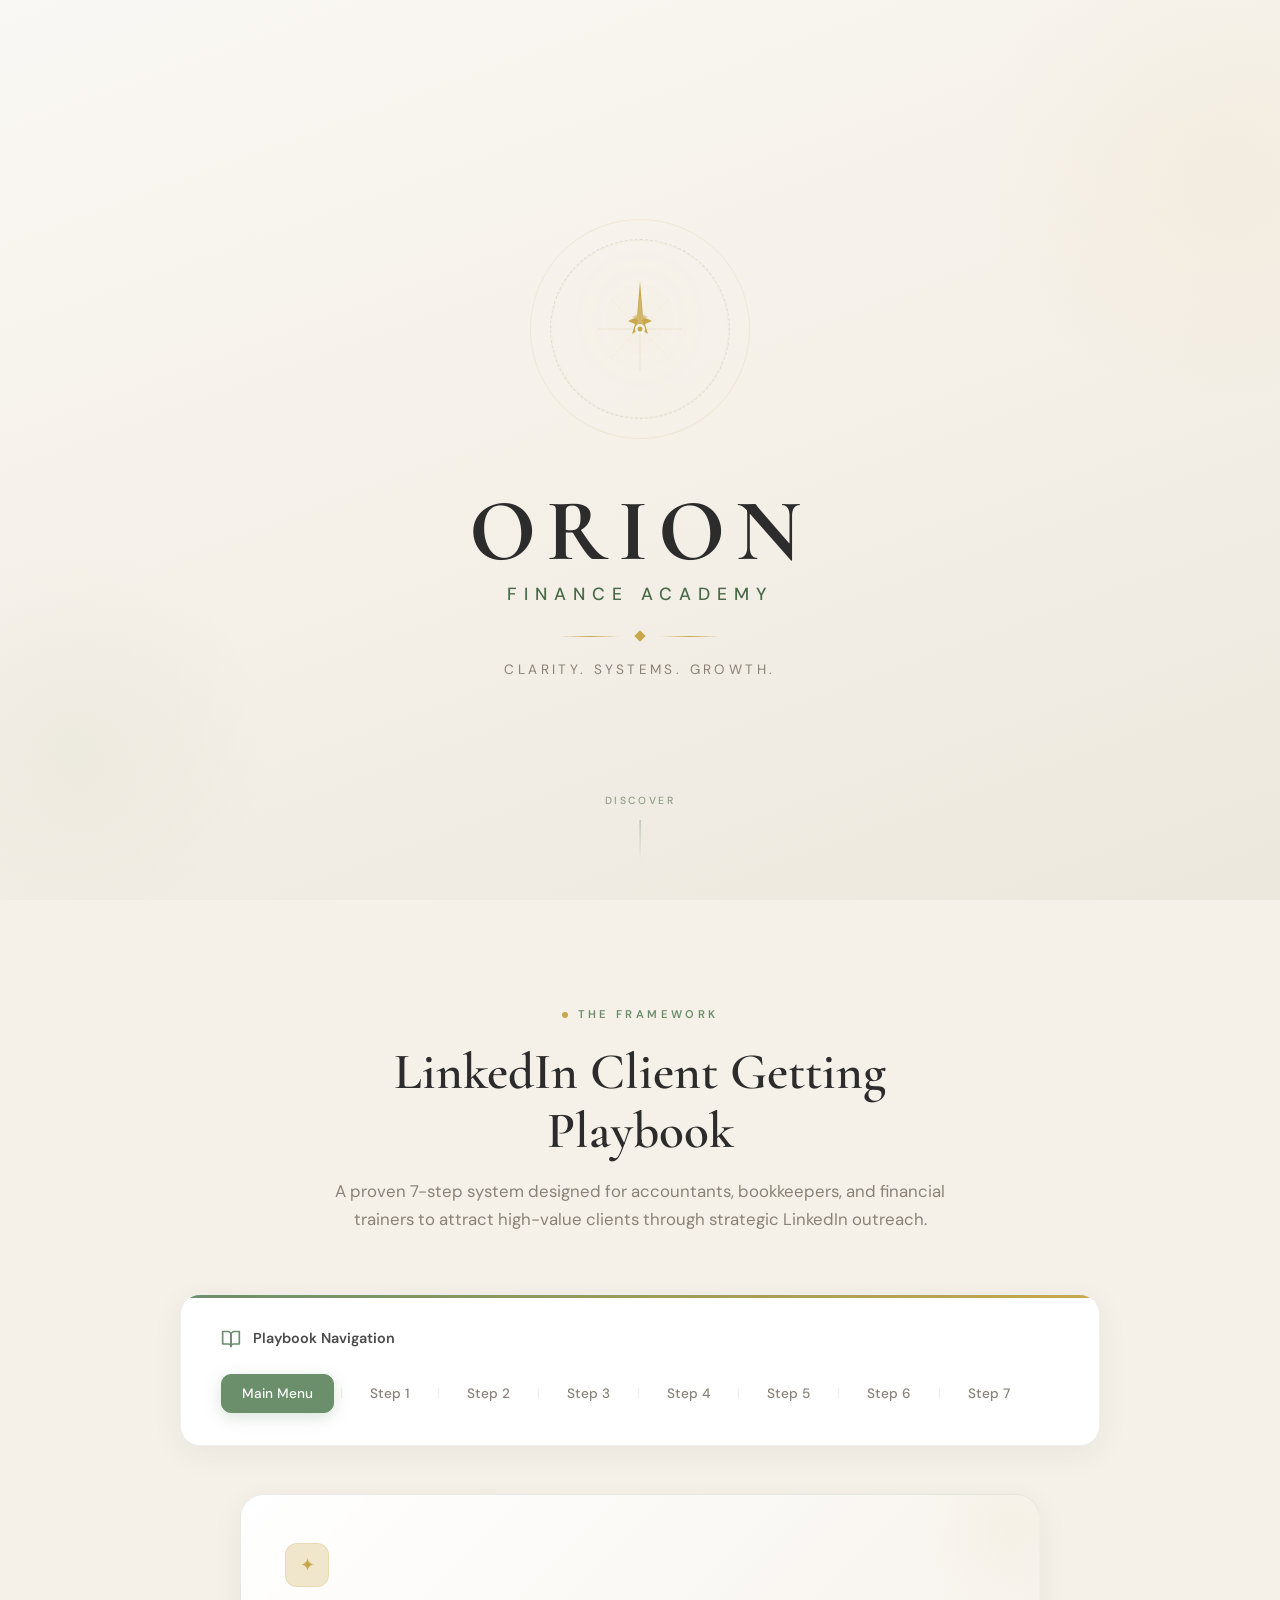
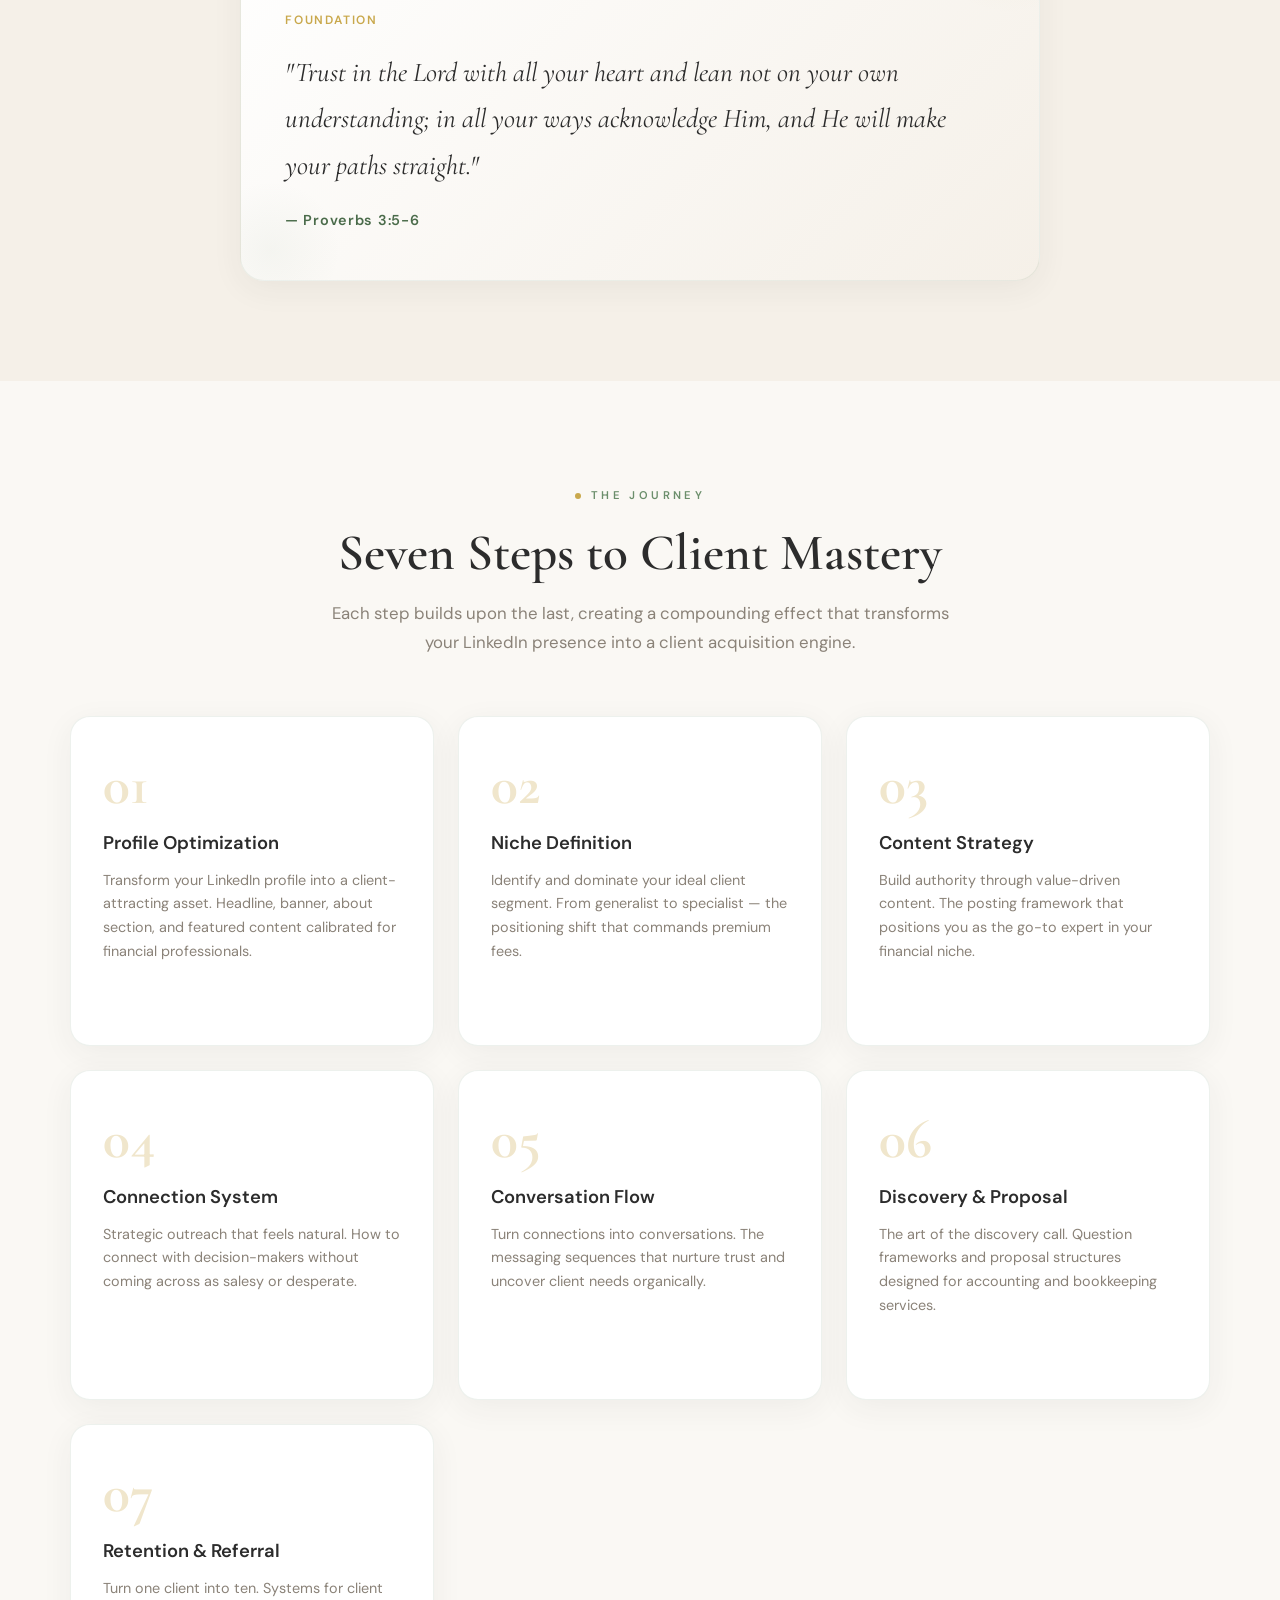
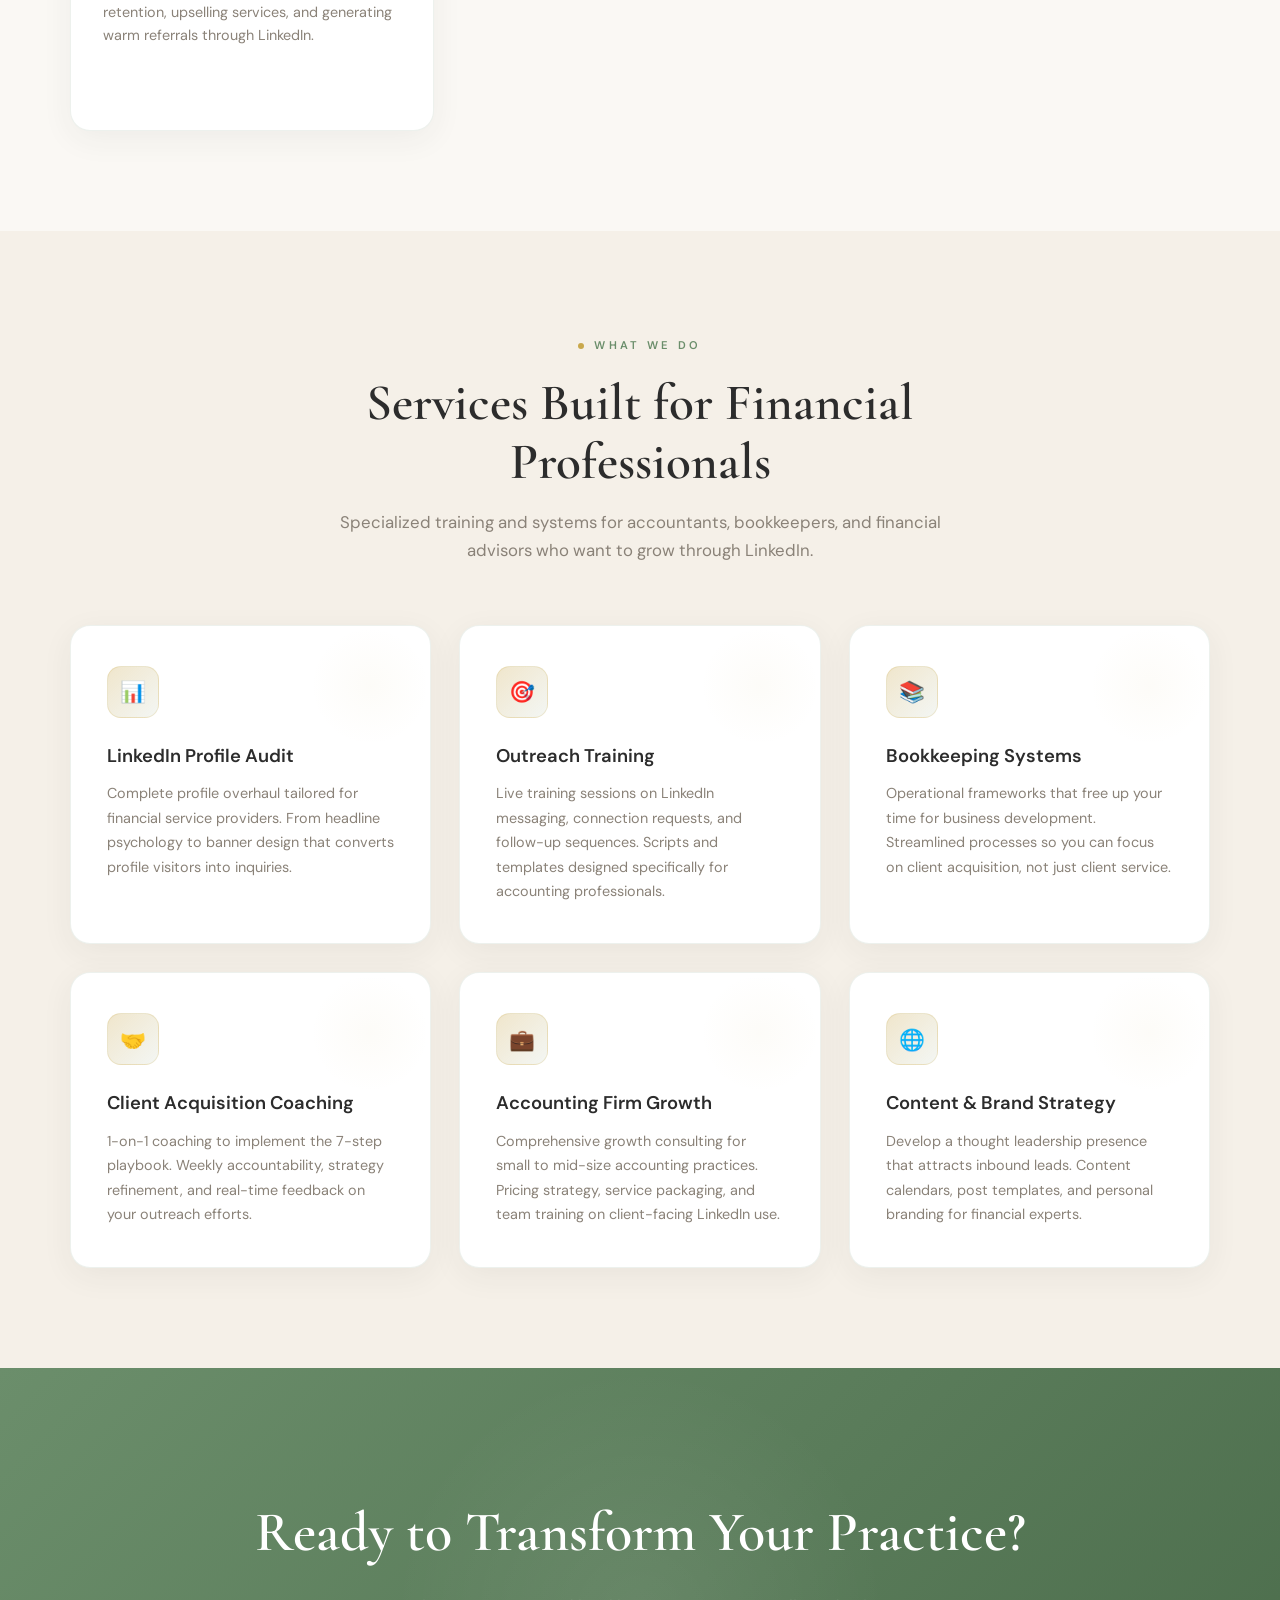
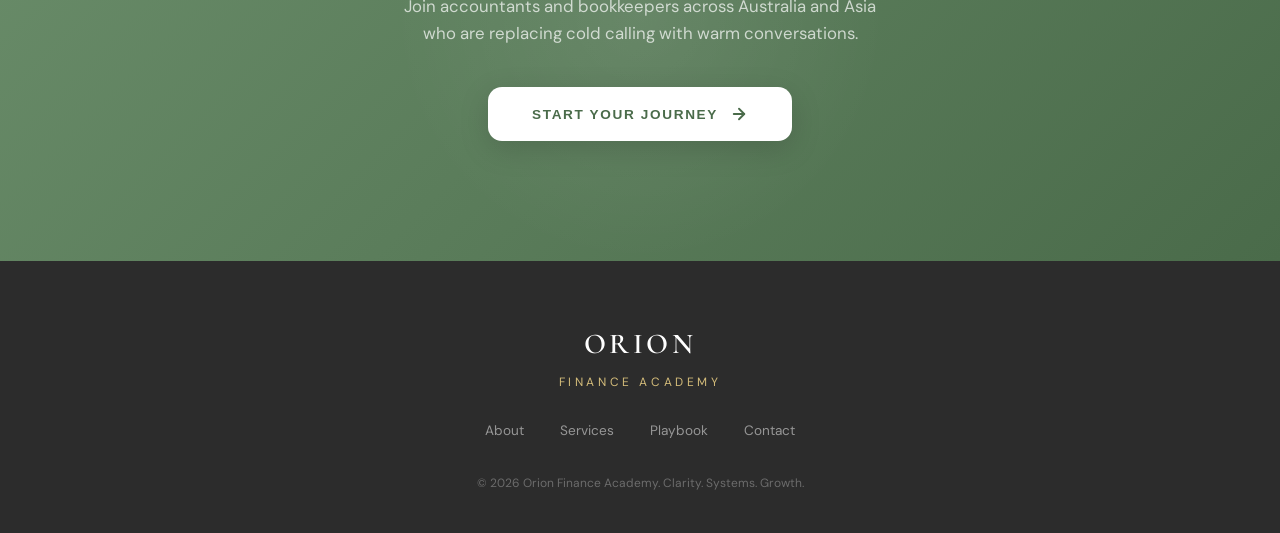
==== index.html @ 49bf9205 "Create index.html" ====
<!DOCTYPE html>
<html lang="en">
<head>
  <meta charset="UTF-8">
  <meta name="viewport" content="width=device-width, initial-scale=1.0">
  <title>Orion Finance Academy — LinkedIn Client Getting Playbook</title>
  <link href="https://fonts.googleapis.com/css2?family=Cormorant+Garamond:ital,wght@0,400;0,500;0,600;0,700;1,400;1,500&family=DM+Sans:ital,opsz,wght@0,9..40,300;0,9..40,400;0,9..40,500;0,9..40,600;0,9..40,700;1,9..40,400&display=swap" rel="stylesheet">
  <style>
    :root {
      --cream: #FAF8F4;
      --cream-warm: #F5F0E8;
      --sage: #6B8E6B;
      --sage-light: #8FB08F;
      --sage-dark: #4A6B4A;
      --gold: #C9A84C;
      --gold-soft: #D4BC7A;
      --gold-pale: #F0E6CC;
      --charcoal: #2C2C2C;
      --charcoal-soft: #4A4A4A;
      --warm-gray: #8A8278;
      --border-light: rgba(107,142,107,0.12);
      --border-gold: rgba(201,168,76,0.2);
      --shadow-soft: 0 8px 32px rgba(44,44,44,0.06);
      --shadow-hover: 0 20px 60px rgba(44,44,44,0.1);
    }

    * { margin: 0; padding: 0; box-sizing: border-box; }

    body {
      font-family: 'DM Sans', sans-serif;
      background: var(--cream);
      color: var(--charcoal);
      overflow-x: hidden;
      line-height: 1.6;
    }

    /* ===== HERO ===== */
    .hero {
      min-height: 100vh;
      display: flex;
      flex-direction: column;
      align-items: center;
      justify-content: center;
      position: relative;
      background: linear-gradient(160deg, var(--cream) 0%, var(--cream-warm) 50%, #EDE8DE 100%);
      overflow: hidden;
    }

    .hero::before {
      content: '';
      position: absolute;
      top: -10%; right: -15%;
      width: 500px; height: 500px;
      background: radial-gradient(circle, rgba(201,168,76,0.06) 0%, transparent 70%);
      animation: float-orb 8s ease-in-out infinite;
    }

    .hero::after {
      content: '';
      position: absolute;
      bottom: -5%; left: -10%;
      width: 400px; height: 400px;
      background: radial-gradient(circle, rgba(107,142,107,0.05) 0%, transparent 70%);
      animation: float-orb 10s ease-in-out infinite reverse;
    }

    @keyframes float-orb {
      0%, 100% { transform: translate(0, 0) scale(1); }
      33% { transform: translate(20px, -30px) scale(1.05); }
      66% { transform: translate(-15px, 15px) scale(0.98); }
    }

    /* Northern Star */
    .star-container {
      position: relative;
      width: 220px; height: 220px;
      margin-bottom: 3rem;
      display: flex;
      align-items: center;
      justify-content: center;
    }

    .star-glow {
      position: absolute;
      width: 100%; height: 100%;
      border-radius: 50%;
      border: 1px solid rgba(201,168,76,0.15);
      animation: glow-pulse 4s ease-in-out infinite;
    }

    .star-glow::before {
      content: '';
      position: absolute;
      inset: 20px;
      border-radius: 50%;
      border: 1px solid rgba(201,168,76,0.08);
      animation: glow-pulse 4s ease-in-out infinite 0.5s;
    }

    @keyframes glow-pulse {
      0%, 100% { transform: scale(1); opacity: 0.6; }
      50% { transform: scale(1.08); opacity: 1; }
    }

    .star-orbit {
      position: absolute;
      width: 180px; height: 180px;
      border-radius: 50%;
      border: 1px dashed rgba(107,142,107,0.2);
      animation: orbit-spin 30s linear infinite;
    }

    @keyframes orbit-spin {
      from { transform: rotate(0deg); }
      to { transform: rotate(360deg); }
    }

    .northern-star {
      width: 100px; height: 100px;
      position: relative;
      z-index: 2;
      animation: star-breathe 3s ease-in-out infinite;
      filter: drop-shadow(0 0 30px rgba(201,168,76,0.3)) drop-shadow(0 0 60px rgba(201,168,76,0.1));
    }

    @keyframes star-breathe {
      0%, 100% { transform: scale(1) rotate(0deg); }
      50% { transform: scale(1.06) rotate(2deg); }
    }

    .particle {
      position: absolute;
      border-radius: 50%;
      background: var(--gold);
      opacity: 0;
      animation: particle-float 3s ease-in-out infinite;
    }

    .particle:nth-child(1) { width: 3px; height: 3px; top: 15%; left: 20%; animation-delay: 0s; }
    .particle:nth-child(2) { width: 2px; height: 2px; top: 25%; right: 25%; animation-delay: 0.7s; }
    .particle:nth-child(3) { width: 4px; height: 4px; bottom: 20%; left: 30%; animation-delay: 1.4s; }
    .particle:nth-child(4) { width: 2px; height: 2px; bottom: 30%; right: 20%; animation-delay: 2.1s; }
    .particle:nth-child(5) { width: 3px; height: 3px; top: 50%; left: 10%; animation-delay: 0.5s; }
    .particle:nth-child(6) { width: 2px; height: 2px; top: 10%; right: 15%; animation-delay: 1.8s; }

    @keyframes particle-float {
      0% { opacity: 0; transform: translateY(0) scale(0); }
      20% { opacity: 0.8; transform: translateY(-10px) scale(1); }
      80% { opacity: 0.4; transform: translateY(-40px) scale(0.8); }
      100% { opacity: 0; transform: translateY(-60px) scale(0); }
    }

    /* Branding */
    .brand-title {
      font-family: 'Cormorant Garamond', serif;
      font-size: clamp(3rem, 7vw, 5.5rem);
      font-weight: 700;
      color: var(--charcoal);
      letter-spacing: 0.12em;
      text-transform: uppercase;
      line-height: 1;
      margin-bottom: 0.3rem;
      position: relative;
      z-index: 1;
    }

    .brand-subtitle {
      font-family: 'DM Sans', sans-serif;
      font-size: clamp(0.8rem, 1.8vw, 1.1rem);
      font-weight: 500;
      color: var(--sage-dark);
      letter-spacing: 0.4em;
      text-transform: uppercase;
      margin-bottom: 1.5rem;
      position: relative;
      z-index: 1;
    }

    .brand-divider {
      display: flex;
      align-items: center;
      gap: 16px;
      margin-bottom: 1.2rem;
      position: relative;
      z-index: 1;
    }

    .brand-divider .line {
      width: 60px;
      height: 1px;
      background: linear-gradient(90deg, transparent, var(--gold), transparent);
    }

    .brand-divider .diamond {
      width: 8px; height: 8px;
      background: var(--gold);
      transform: rotate(45deg);
      animation: diamond-shimmer 3s ease-in-out infinite;
    }

    @keyframes diamond-shimmer {
      0%, 100% { opacity: 0.6; transform: rotate(45deg) scale(1); }
      50% { opacity: 1; transform: rotate(45deg) scale(1.2); }
    }

    .brand-tagline {
      font-size: 0.85rem;
      color: var(--warm-gray);
      letter-spacing: 0.25em;
      text-transform: uppercase;
      font-weight: 400;
      position: relative;
      z-index: 1;
    }

    .scroll-hint {
      position: absolute;
      bottom: 40px;
      left: 50%;
      transform: translateX(-50%);
      display: flex;
      flex-direction: column;
      align-items: center;
      gap: 10px;
      cursor: pointer;
      opacity: 0.6;
      transition: opacity 0.3s;
    }

    .scroll-hint:hover { opacity: 1; }

    .scroll-hint span {
      font-size: 0.65rem;
      letter-spacing: 0.25em;
      text-transform: uppercase;
      color: var(--sage-dark);
      font-weight: 500;
    }

    .scroll-line {
      width: 1px;
      height: 40px;
      background: linear-gradient(180deg, var(--sage), transparent);
      position: relative;
      overflow: hidden;
    }

    .scroll-line::after {
      content: '';
      position: absolute;
      top: -10px;
      left: 0;
      width: 100%;
      height: 10px;
      background: var(--gold);
      animation: scroll-dot 2s ease-in-out infinite;
    }

    @keyframes scroll-dot {
      0% { top: -10px; opacity: 0; }
      30% { opacity: 1; }
      70% { opacity: 1; }
      100% { top: 40px; opacity: 0; }
    }

    /* ===== SECTIONS ===== */
    .section {
      padding: 100px 24px;
      position: relative;
    }

    .section-cream { background: var(--cream); }
    .section-warm { background: var(--cream-warm); }
    .section-sage { background: linear-gradient(135deg, var(--sage) 0%, var(--sage-dark) 100%); color: #fff; }

    .container {
      max-width: 1140px;
      margin: 0 auto;
    }

    .section-header {
      text-align: center;
      max-width: 640px;
      margin: 0 auto 60px;
    }

    .eyebrow {
      display: inline-flex;
      align-items: center;
      gap: 10px;
      font-size: 0.7rem;
      font-weight: 600;
      letter-spacing: 0.3em;
      text-transform: uppercase;
      color: var(--sage);
      margin-bottom: 1.2rem;
    }

    .eyebrow .dot {
      width: 6px; height: 6px;
      border-radius: 50%;
      background: var(--gold);
    }

    .section-sage .eyebrow { color: var(--gold-pale); }
    .section-sage .eyebrow .dot { background: var(--gold); }

    .section-title {
      font-family: 'Cormorant Garamond', serif;
      font-size: clamp(2.2rem, 4.5vw, 3.2rem);
      font-weight: 600;
      color: var(--charcoal);
      line-height: 1.15;
      margin-bottom: 1rem;
    }

    .section-sage .section-title { color: #fff; }

    .section-desc {
      font-size: 1.05rem;
      color: var(--warm-gray);
      line-height: 1.7;
    }

    .section-sage .section-desc { color: rgba(255,255,255,0.7); }

    /* ===== PLAYBOOK NAV ===== */
    .playbook-bar {
      background: #fff;
      border: 1px solid var(--border-light);
      border-radius: 20px;
      padding: 32px 40px;
      margin: 0 auto;
      max-width: 920px;
      box-shadow: var(--shadow-soft);
      position: relative;
      overflow: hidden;
    }

    .playbook-bar::before {
      content: '';
      position: absolute;
      top: 0; left: 0; right: 0;
      height: 3px;
      background: linear-gradient(90deg, var(--sage), var(--gold), var(--sage));
      background-size: 200% 100%;
      animation: gradient-shift 6s ease infinite;
    }

    @keyframes gradient-shift {
      0%, 100% { background-position: 0% 50%; }
      50% { background-position: 100% 50%; }
    }

    .pb-header {
      display: flex;
      align-items: center;
      gap: 12px;
      margin-bottom: 24px;
      font-size: 0.9rem;
      color: var(--charcoal-soft);
      font-weight: 600;
    }

    .pb-header svg {
      width: 20px; height: 20px;
      color: var(--sage);
    }

    .pb-links {
      display: flex;
      flex-wrap: wrap;
      gap: 6px;
      align-items: center;
    }

    .pb-link {
      padding: 10px 20px;
      border-radius: 10px;
      font-size: 0.85rem;
      font-weight: 500;
      color: var(--warm-gray);
      text-decoration: none;
      transition: all 0.3s ease;
      cursor: pointer;
      border: 1.5px solid transparent;
      background: transparent;
      font-family: 'DM Sans', sans-serif;
    }

    .pb-link:hover {
      color: var(--sage-dark);
      border-color: var(--border-light);
      background: rgba(107,142,107,0.04);
      transform: translateY(-1px);
    }

    .pb-link.active {
      color: #fff;
      background: var(--sage);
      border-color: var(--sage);
      box-shadow: 0 4px 16px rgba(107,142,107,0.25);
    }

    .pb-sep {
      color: var(--border-light);
      font-size: 0.8rem;
      user-select: none;
    }

    /* ===== VERSE CARD ===== */
    .verse-wrap {
      max-width: 800px;
      margin: 48px auto 0;
    }

    .verse-card {
      background: linear-gradient(135deg, #fff 0%, var(--cream-warm) 100%);
      border: 1px solid var(--border-light);
      border-radius: 24px;
      padding: 48px 44px;
      position: relative;
      overflow: hidden;
      box-shadow: var(--shadow-soft);
    }

    .verse-card::before {
      content: '';
      position: absolute;
      top: -60px; right: -60px;
      width: 180px; height: 180px;
      background: radial-gradient(circle, rgba(201,168,76,0.06) 0%, transparent 70%);
    }

    .verse-card::after {
      content: '';
      position: absolute;
      bottom: -40px; left: -40px;
      width: 140px; height: 140px;
      background: radial-gradient(circle, rgba(107,142,107,0.05) 0%, transparent 70%);
    }

    .verse-icon {
      width: 44px; height: 44px;
      border-radius: 12px;
      background: var(--gold-pale);
      border: 1px solid var(--border-gold);
      display: flex;
      align-items: center;
      justify-content: center;
      margin-bottom: 24px;
      color: var(--gold);
      font-size: 1.1rem;
      position: relative;
      z-index: 1;
    }

    .verse-label {
      font-size: 0.75rem;
      font-weight: 600;
      letter-spacing: 0.15em;
      text-transform: uppercase;
      color: var(--gold);
      margin-bottom: 20px;
      position: relative;
      z-index: 1;
    }

    .verse-text {
      font-family: 'Cormorant Garamond', serif;
      font-size: clamp(1.3rem, 3vw, 1.7rem);
      line-height: 1.7;
      color: var(--charcoal);
      font-style: italic;
      position: relative;
      z-index: 1;
    }

    .verse-ref {
      margin-top: 20px;
      font-size: 0.9rem;
      color: var(--sage-dark);
      font-weight: 600;
      letter-spacing: 0.05em;
      position: relative;
      z-index: 1;
    }

    /* ===== 7 STEPS ===== */
    .steps-grid {
      display: grid;
      grid-template-columns: repeat(auto-fit, minmax(300px, 1fr));
      gap: 24px;
    }

    .step-card {
      background: #fff;
      border: 1px solid var(--border-light);
      border-radius: 20px;
      padding: 40px 32px;
      position: relative;
      cursor: pointer;
      transition: all 0.5s cubic-bezier(0.4, 0, 0.2, 1);
      overflow: hidden;
      box-shadow: var(--shadow-soft);
    }

    .step-card::before {
      content: '';
      position: absolute;
      top: 0; left: 0;
      width: 100%; height: 4px;
      background: linear-gradient(90deg, var(--sage), var(--gold));
      transform: scaleX(0);
      transform-origin: left;
      transition: transform 0.5s cubic-bezier(0.4, 0, 0.2, 1);
    }

    .step-card:hover::before {
      transform: scaleX(1);
    }

    .step-card:hover {
      transform: translateY(-6px);
      box-shadow: var(--shadow-hover);
      border-color: var(--border-gold);
    }

    .step-number {
      font-family: 'Cormorant Garamond', serif;
      font-size: 3.5rem;
      font-weight: 700;
      color: var(--gold-pale);
      line-height: 1;
      margin-bottom: 16px;
      transition: color 0.4s;
    }

    .step-card:hover .step-number {
      color: var(--gold-soft);
    }

    .step-title {
      font-size: 1.15rem;
      font-weight: 600;
      color: var(--charcoal);
      margin-bottom: 10px;
    }

    .step-desc {
      font-size: 0.9rem;
      color: var(--warm-gray);
      line-height: 1.65;
    }

    .step-cta {
      display: inline-flex;
      align-items: center;
      gap: 6px;
      margin-top: 20px;
      font-size: 0.8rem;
      font-weight: 600;
      color: var(--sage);
      text-transform: uppercase;
      letter-spacing: 0.1em;
      opacity: 0;
      transform: translateX(-8px);
      transition: all 0.3s ease;
    }

    .step-card:hover .step-cta {
      opacity: 1;
      transform: translateX(0);
    }

    /* ===== SERVICES ===== */
    .services-grid {
      display: grid;
      grid-template-columns: repeat(auto-fit, minmax(320px, 1fr));
      gap: 28px;
    }

    .service-card {
      background: #fff;
      border-radius: 20px;
      padding: 40px 36px;
      border: 1px solid var(--border-light);
      transition: all 0.4s ease;
      position: relative;
      overflow: hidden;
      box-shadow: var(--shadow-soft);
    }

    .service-card::after {
      content: '';
      position: absolute;
      top: 0; right: 0;
      width: 120px; height: 120px;
      background: radial-gradient(circle, rgba(201,168,76,0.04) 0%, transparent 70%);
      pointer-events: none;
    }

    .service-card:hover {
      border-color: var(--border-gold);
      transform: translateY(-4px);
      box-shadow: var(--shadow-hover);
    }

    .service-icon {
      width: 52px; height: 52px;
      border-radius: 14px;
      background: linear-gradient(135deg, var(--gold-pale) 0%, rgba(107,142,107,0.08) 100%);
      border: 1px solid var(--border-gold);
      display: flex;
      align-items: center;
      justify-content: center;
      margin-bottom: 24px;
      font-size: 1.3rem;
      transition: transform 0.3s ease;
    }

    .service-card:hover .service-icon {
      transform: scale(1.08) rotate(-3deg);
    }

    .service-title {
      font-size: 1.15rem;
      font-weight: 600;
      color: var(--charcoal);
      margin-bottom: 10px;
    }

    .service-desc {
      font-size: 0.9rem;
      color: var(--warm-gray);
      line-height: 1.7;
    }

    /* ===== CTA ===== */
    .cta-section {
      padding: 120px 24px;
      text-align: center;
      position: relative;
      overflow: hidden;
    }

    .cta-section::before {
      content: '';
      position: absolute;
      top: 50%; left: 50%;
      transform: translate(-50%, -50%);
      width: 500px; height: 500px;
      background: radial-gradient(circle, rgba(255,255,255,0.08) 0%, transparent 70%);
      pointer-events: none;
    }

    .cta-title {
      font-family: 'Cormorant Garamond', serif;
      font-size: clamp(2.2rem, 5vw, 3.5rem);
      font-weight: 600;
      color: #fff;
      margin-bottom: 16px;
      position: relative;
      z-index: 1;
    }

    .cta-subtitle {
      font-size: 1.05rem;
      color: rgba(255,255,255,0.7);
      margin-bottom: 40px;
      max-width: 480px;
      margin-left: auto;
      margin-right: auto;
      position: relative;
      z-index: 1;
    }

    .cta-button {
      display: inline-flex;
      align-items: center;
      gap: 12px;
      padding: 18px 44px;
      background: #fff;
      color: var(--sage-dark);
      font-size: 0.85rem;
      font-weight: 700;
      letter-spacing: 0.12em;
      text-transform: uppercase;
      text-decoration: none;
      border-radius: 14px;
      border: none;
      cursor: pointer;
      transition: all 0.4s cubic-bezier(0.4, 0, 0.2, 1);
      position: relative;
      z-index: 1;
      overflow: hidden;
      box-shadow: 0 8px 30px rgba(0,0,0,0.15);
    }

    .cta-button::before {
      content: '';
      position: absolute;
      top: 0; left: -100%;
      width: 100%; height: 100%;
      background: linear-gradient(90deg, transparent, rgba(201,168,76,0.15), transparent);
      transition: left 0.6s ease;
    }

    .cta-button:hover::before { left: 100%; }

    .cta-button:hover {
      transform: translateY(-3px);
      box-shadow: 0 16px 40px rgba(0,0,0,0.2);
      color: var(--charcoal);
    }

    /* ===== FOOTER ===== */
    .footer {
      padding: 60px 24px 40px;
      background: var(--charcoal);
      text-align: center;
    }

    .footer-brand {
      font-family: 'Cormorant Garamond', serif;
      font-size: 1.8rem;
      font-weight: 600;
      color: #fff;
      letter-spacing: 0.12em;
      text-transform: uppercase;
      margin-bottom: 6px;
    }

    .footer-sub {
      font-size: 0.75rem;
      color: var(--gold-soft);
      letter-spacing: 0.3em;
      text-transform: uppercase;
      margin-bottom: 28px;
    }

    .footer-links {
      display: flex;
      justify-content: center;
      gap: 36px;
      margin-bottom: 32px;
    }

    .footer-links a {
      color: rgba(255,255,255,0.5);
      text-decoration: none;
      font-size: 0.85rem;
      transition: color 0.3s;
    }

    .footer-links a:hover { color: var(--gold); }

    .footer-copy {
      font-size: 0.75rem;
      color: rgba(255,255,255,0.3);
    }

    /* ===== REVEAL ANIMATIONS ===== */
    .reveal {
      opacity: 0;
      transform: translateY(40px);
      transition: all 0.9s cubic-bezier(0.16, 1, 0.3, 1);
    }

    .reveal.visible {
      opacity: 1;
      transform: translateY(0);
    }

    .reveal-delay-1 { transition-delay: 0.1s; }
    .reveal-delay-2 { transition-delay: 0.2s; }
    .reveal-delay-3 { transition-delay: 0.3s; }

    /* ===== RESPONSIVE ===== */
    @media (max-width: 768px) {
      .hero { padding: 80px 20px; }
      .section { padding: 60px 20px; }
      .playbook-bar { padding: 24px 20px; border-radius: 16px; }
      .verse-card { padding: 32px 24px; }
      .service-card { padding: 28px 24px; }
      .pb-links { gap: 4px; }
      .pb-link { padding: 8px 14px; font-size: 0.78rem; }
      .star-container { width: 180px; height: 180px; }
      .northern-star { width: 80px; height: 80px; }
    }
  </style>
</head>
<body>

  <!-- HERO -->
  <section class="hero">
    <div class="star-container">
      <div class="star-glow"></div>
      <div class="star-orbit"></div>
      <div class="particle"></div>
      <div class="particle"></div>
      <div class="particle"></div>
      <div class="particle"></div>
      <div class="particle"></div>
      <div class="particle"></div>
      <svg class="northern-star" viewBox="0 0 100 100" fill="none">
        <path d="M50 2 L53 38 L62 42 L55 45 L58 55 L50 50 L42 55 L45 45 L38 42 L47 38 Z" fill="#C9A84C"/>
        <path d="M50 15 L52 35 L58 38 L52 41 L54 48 L50 45 L46 48 L48 41 L42 38 L48 35 Z" fill="#D4BC7A" opacity="0.7"/>
        <circle cx="50" cy="50" r="5" fill="#FAF8F4"/>
        <circle cx="50" cy="50" r="2.5" fill="#C9A84C"/>
        <path d="M50 8 L50 92" stroke="#C9A84C" stroke-width="0.5" opacity="0.3"/>
        <path d="M8 50 L92 50" stroke="#C9A84C" stroke-width="0.5" opacity="0.3"/>
        <path d="M20 20 L80 80" stroke="#C9A84C" stroke-width="0.3" opacity="0.2"/>
        <path d="M80 20 L20 80" stroke="#C9A84C" stroke-width="0.3" opacity="0.2"/>
      </svg>
    </div>

    <h1 class="brand-title">Orion</h1>
    <p class="brand-subtitle">Finance Academy</p>
    <div class="brand-divider">
      <div class="line"></div>
      <div class="diamond"></div>
      <div class="line"></div>
    </div>
    <p class="brand-tagline">Clarity. Systems. Growth.</p>

    <div class="scroll-hint" onclick="document.getElementById('playbook').scrollIntoView({behavior:'smooth'})">
      <span>Discover</span>
      <div class="scroll-line"></div>
    </div>
  </section>

  <!-- PLAYBOOK -->
  <section id="playbook" class="section section-warm">
    <div class="container">
      <div class="section-header reveal">
        <div class="eyebrow"><div class="dot"></div>The Framework</div>
        <h2 class="section-title">LinkedIn Client Getting Playbook</h2>
        <p class="section-desc">A proven 7-step system designed for accountants, bookkeepers, and financial trainers to attract high-value clients through strategic LinkedIn outreach.</p>
      </div>

      <div class="playbook-bar reveal reveal-delay-1">
        <div class="pb-header">
          <svg viewBox="0 0 24 24" fill="none" stroke="currentColor" stroke-width="2" stroke-linecap="round" stroke-linejoin="round"><path d="M2 3h6a4 4 0 0 1 4 4v14a3 3 0 0 0-3-3H2z"/><path d="M22 3h-6a4 4 0 0 0-4 4v14a3 3 0 0 1 3-3h7z"/></svg>
          Playbook Navigation
        </div>
        <div class="pb-links">
          <button class="pb-link active" onclick="setActive(this)">Main Menu</button>
          <span class="pb-sep">|</span>
          <button class="pb-link" onclick="setActive(this)">Step 1</button>
          <span class="pb-sep">|</span>
          <button class="pb-link" onclick="setActive(this)">Step 2</button>
          <span class="pb-sep">|</span>
          <button class="pb-link" onclick="setActive(this)">Step 3</button>
          <span class="pb-sep">|</span>
          <button class="pb-link" onclick="setActive(this)">Step 4</button>
          <span class="pb-sep">|</span>
          <button class="pb-link" onclick="setActive(this)">Step 5</button>
          <span class="pb-sep">|</span>
          <button class="pb-link" onclick="setActive(this)">Step 6</button>
          <span class="pb-sep">|</span>
          <button class="pb-link" onclick="setActive(this)">Step 7</button>
        </div>
      </div>

      <div class="verse-wrap reveal reveal-delay-2">
        <div class="verse-card">
          <div class="verse-icon">✦</div>
          <div class="verse-label">Foundation</div>
          <p class="verse-text">"Trust in the Lord with all your heart and lean not on your own understanding; in all your ways acknowledge Him, and He will make your paths straight."</p>
          <p class="verse-ref">— Proverbs 3:5-6</p>
        </div>
      </div>
    </div>
  </section>

  <!-- 7 STEPS -->
  <section class="section section-cream">
    <div class="container">
      <div class="section-header reveal">
        <div class="eyebrow"><div class="dot"></div>The Journey</div>
        <h2 class="section-title">Seven Steps to Client Mastery</h2>
        <p class="section-desc">Each step builds upon the last, creating a compounding effect that transforms your LinkedIn presence into a client acquisition engine.</p>
      </div>

      <div class="steps-grid">
        <div class="step-card reveal">
          <div class="step-number">01</div>
          <h3 class="step-title">Profile Optimization</h3>
          <p class="step-desc">Transform your LinkedIn profile into a client-attracting asset. Headline, banner, about section, and featured content calibrated for financial professionals.</p>
          <div class="step-cta">Explore →</div>
        </div>

        <div class="step-card reveal reveal-delay-1">
          <div class="step-number">02</div>
          <h3 class="step-title">Niche Definition</h3>
          <p class="step-desc">Identify and dominate your ideal client segment. From generalist to specialist — the positioning shift that commands premium fees.</p>
          <div class="step-cta">Explore →</div>
        </div>

        <div class="step-card reveal reveal-delay-2">
          <div class="step-number">03</div>
          <h3 class="step-title">Content Strategy</h3>
          <p class="step-desc">Build authority through value-driven content. The posting framework that positions you as the go-to expert in your financial niche.</p>
          <div class="step-cta">Explore →</div>
        </div>

        <div class="step-card reveal">
          <div class="step-number">04</div>
          <h3 class="step-title">Connection System</h3>
          <p class="step-desc">Strategic outreach that feels natural. How to connect with decision-makers without coming across as salesy or desperate.</p>
          <div class="step-cta">Explore →</div>
        </div>

        <div class="step-card reveal reveal-delay-1">
          <div class="step-number">05</div>
          <h3 class="step-title">Conversation Flow</h3>
          <p class="step-desc">Turn connections into conversations. The messaging sequences that nurture trust and uncover client needs organically.</p>
          <div class="step-cta">Explore →</div>
        </div>

        <div class="step-card reveal reveal-delay-2">
          <div class="step-number">06</div>
          <h3 class="step-title">Discovery & Proposal</h3>
          <p class="step-desc">The art of the discovery call. Question frameworks and proposal structures designed for accounting and bookkeeping services.</p>
          <div class="step-cta">Explore →</div>
        </div>

        <div class="step-card reveal reveal-delay-3">
          <div class="step-number">07</div>
          <h3 class="step-title">Retention & Referral</h3>
          <p class="step-desc">Turn one client into ten. Systems for client retention, upselling services, and generating warm referrals through LinkedIn.</p>
          <div class="step-cta">Explore →</div>
        </div>
      </div>
    </div>
  </section>

  <!-- SERVICES -->
  <section class="section section-warm">
    <div class="container">
      <div class="section-header reveal">
        <div class="eyebrow"><div class="dot"></div>What We Do</div>
        <h2 class="section-title">Services Built for Financial Professionals</h2>
        <p class="section-desc">Specialized training and systems for accountants, bookkeepers, and financial advisors who want to grow through LinkedIn.</p>
      </div>

      <div class="services-grid">
        <div class="service-card reveal">
          <div class="service-icon">📊</div>
          <h3 class="service-title">LinkedIn Profile Audit</h3>
          <p class="service-desc">Complete profile overhaul tailored for financial service providers. From headline psychology to banner design that converts profile visitors into inquiries.</p>
        </div>

        <div class="service-card reveal reveal-delay-1">
          <div class="service-icon">🎯</div>
          <h3 class="service-title">Outreach Training</h3>
          <p class="service-desc">Live training sessions on LinkedIn messaging, connection requests, and follow-up sequences. Scripts and templates designed specifically for accounting professionals.</p>
        </div>

        <div class="service-card reveal reveal-delay-2">
          <div class="service-icon">📚</div>
          <h3 class="service-title">Bookkeeping Systems</h3>
          <p class="service-desc">Operational frameworks that free up your time for business development. Streamlined processes so you can focus on client acquisition, not just client service.</p>
        </div>

        <div class="service-card reveal">
          <div class="service-icon">🤝</div>
          <h3 class="service-title">Client Acquisition Coaching</h3>
          <p class="service-desc">1-on-1 coaching to implement the 7-step playbook. Weekly accountability, strategy refinement, and real-time feedback on your outreach efforts.</p>
        </div>

        <div class="service-card reveal reveal-delay-1">
          <div class="service-icon">💼</div>
          <h3 class="service-title">Accounting Firm Growth</h3>
          <p class="service-desc">Comprehensive growth consulting for small to mid-size accounting practices. Pricing strategy, service packaging, and team training on client-facing LinkedIn use.</p>
        </div>

        <div class="service-card reveal reveal-delay-2">
          <div class="service-icon">🌐</div>
          <h3 class="service-title">Content & Brand Strategy</h3>
          <p class="service-desc">Develop a thought leadership presence that attracts inbound leads. Content calendars, post templates, and personal branding for financial experts.</p>
        </div>
      </div>
    </div>
  </section>

  <!-- CTA -->
  <section class="section section-sage cta-section">
    <div class="reveal">
      <h2 class="cta-title">Ready to Transform Your Practice?</h2>
      <p class="cta-subtitle">Join accountants and bookkeepers across Australia and Asia who are replacing cold calling with warm conversations.</p>
      <button class="cta-button">
        Start Your Journey
        <svg width="18" height="18" viewBox="0 0 24 24" fill="none" stroke="currentColor" stroke-width="2.5" stroke-linecap="round" stroke-linejoin="round"><line x1="5" y1="12" x2="19" y2="12"/><polyline points="12 5 19 12 12 19"/></svg>
      </button>
    </div>
  </section>

  <!-- FOOTER -->
  <footer class="footer">
    <div class="footer-brand">Orion</div>
    <div class="footer-sub">Finance Academy</div>
    <div class="footer-links">
      <a href="#">About</a>
      <a href="#">Services</a>
      <a href="#">Playbook</a>
      <a href="#">Contact</a>
    </div>
    <div class="footer-copy">© 2026 Orion Finance Academy. Clarity. Systems. Growth.</div>
  </footer>

  <script>
    const observer = new IntersectionObserver((entries) => {
      entries.forEach(entry => {
        if (entry.isIntersecting) entry.target.classList.add('visible');
      });
    }, { threshold: 0.08 });

    document.querySelectorAll('.reveal').forEach(el => observer.observe(el));

    function setActive(el) {
      document.querySelectorAll('.pb-link').forEach(l => l.classList.remove('active'));
      el.classList.add('active');
    }
  </script>

</body>
</html>
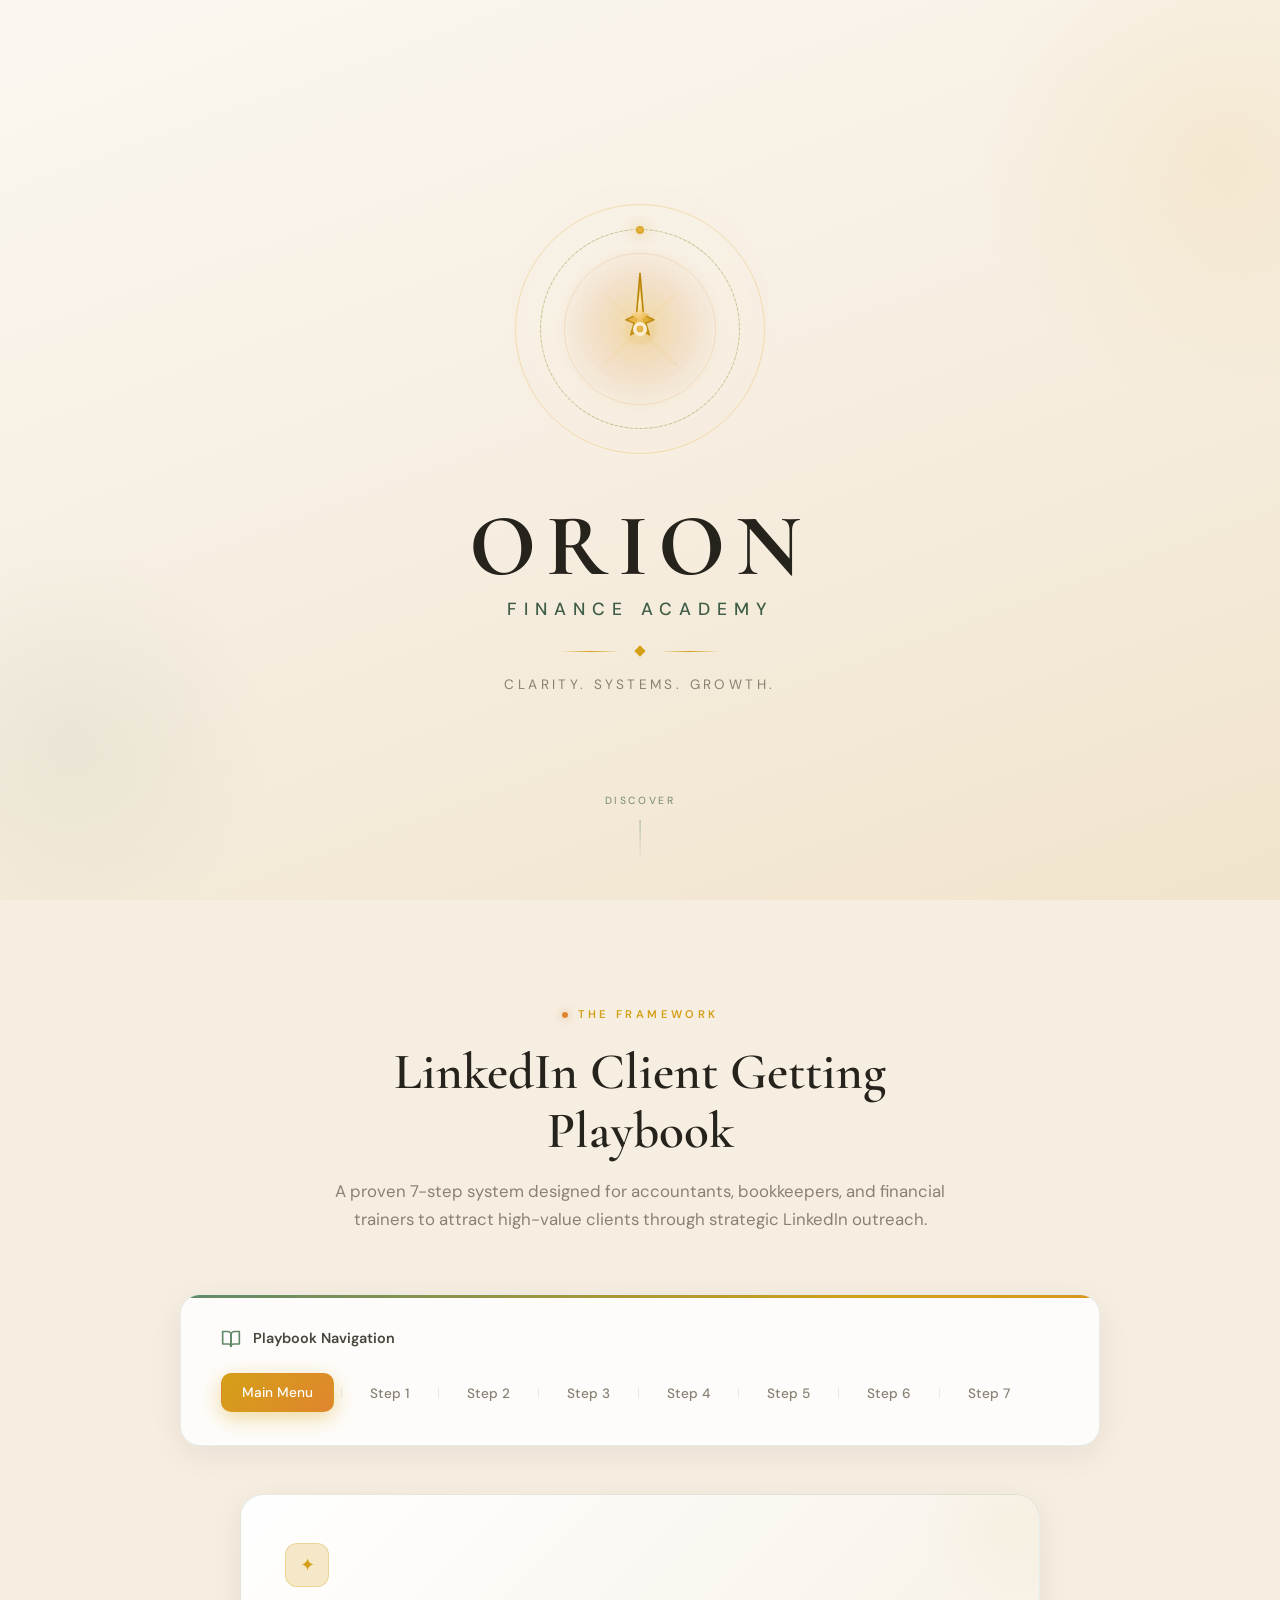
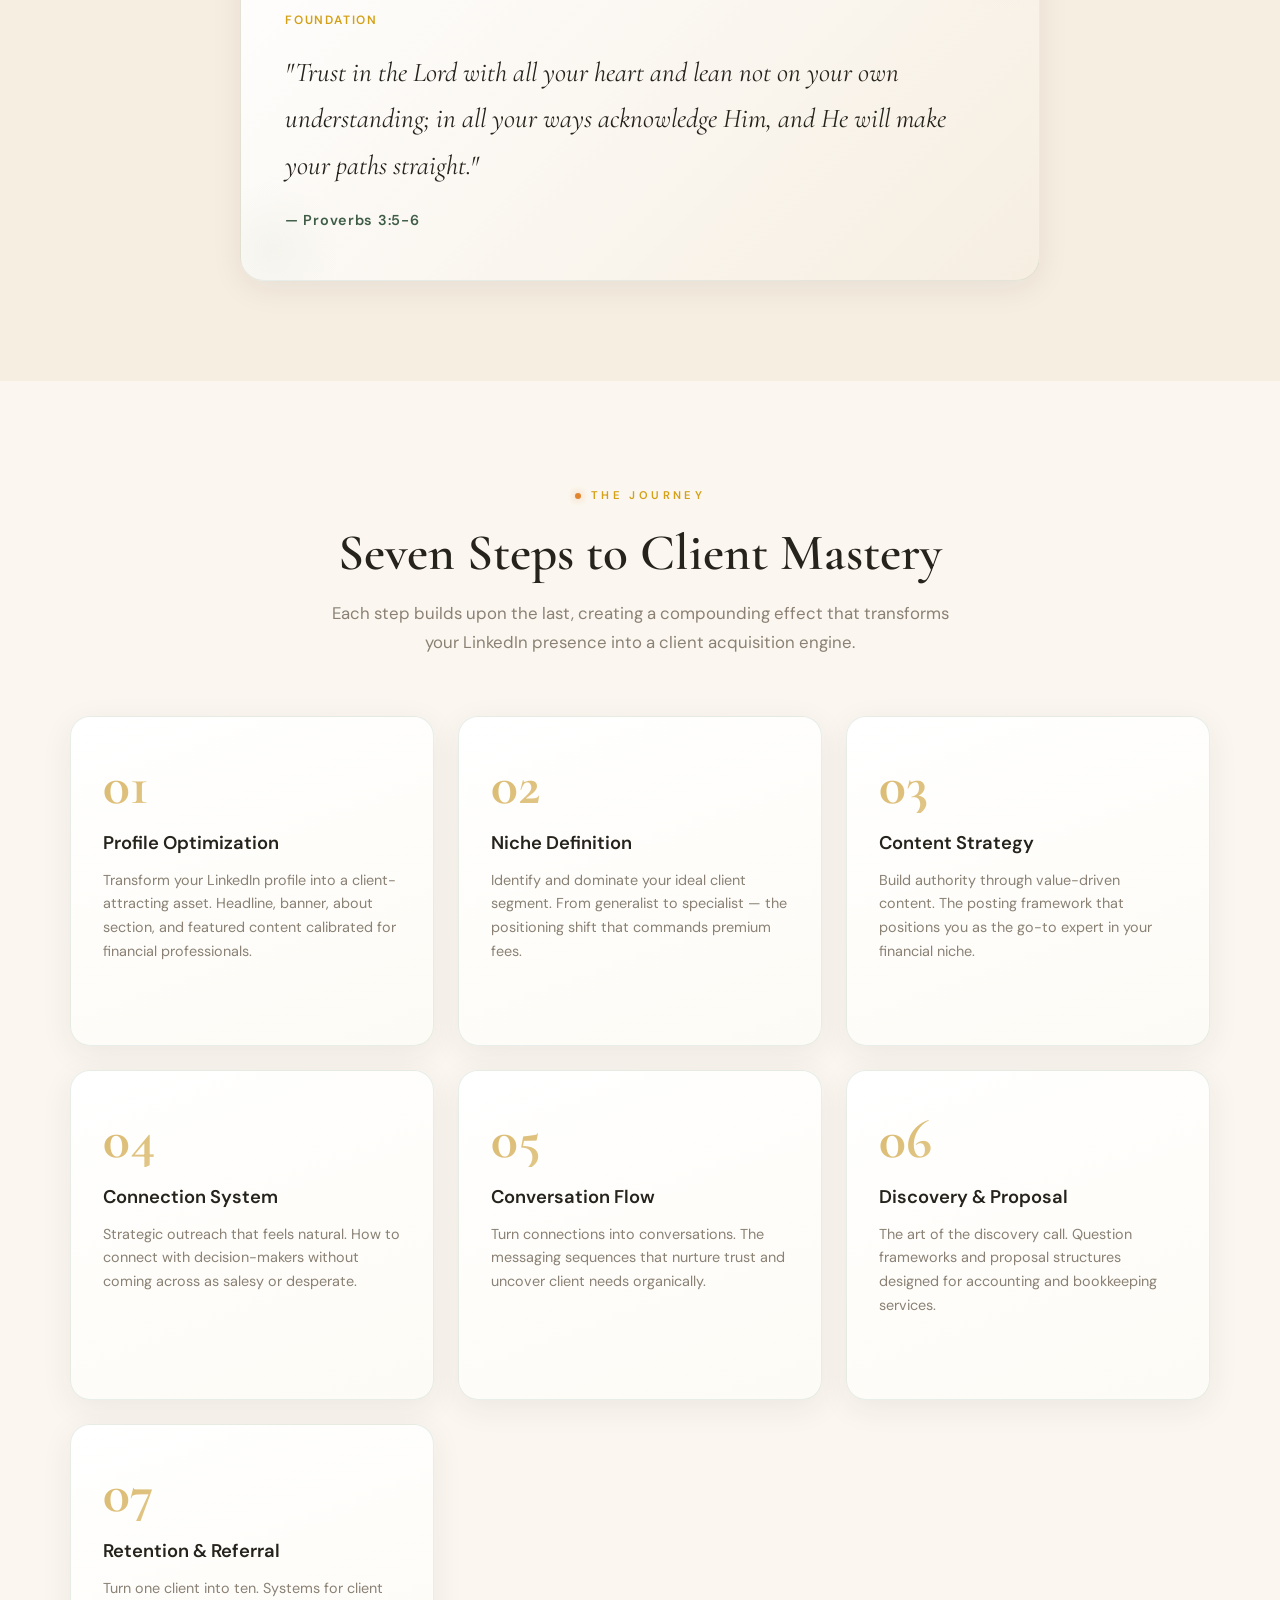
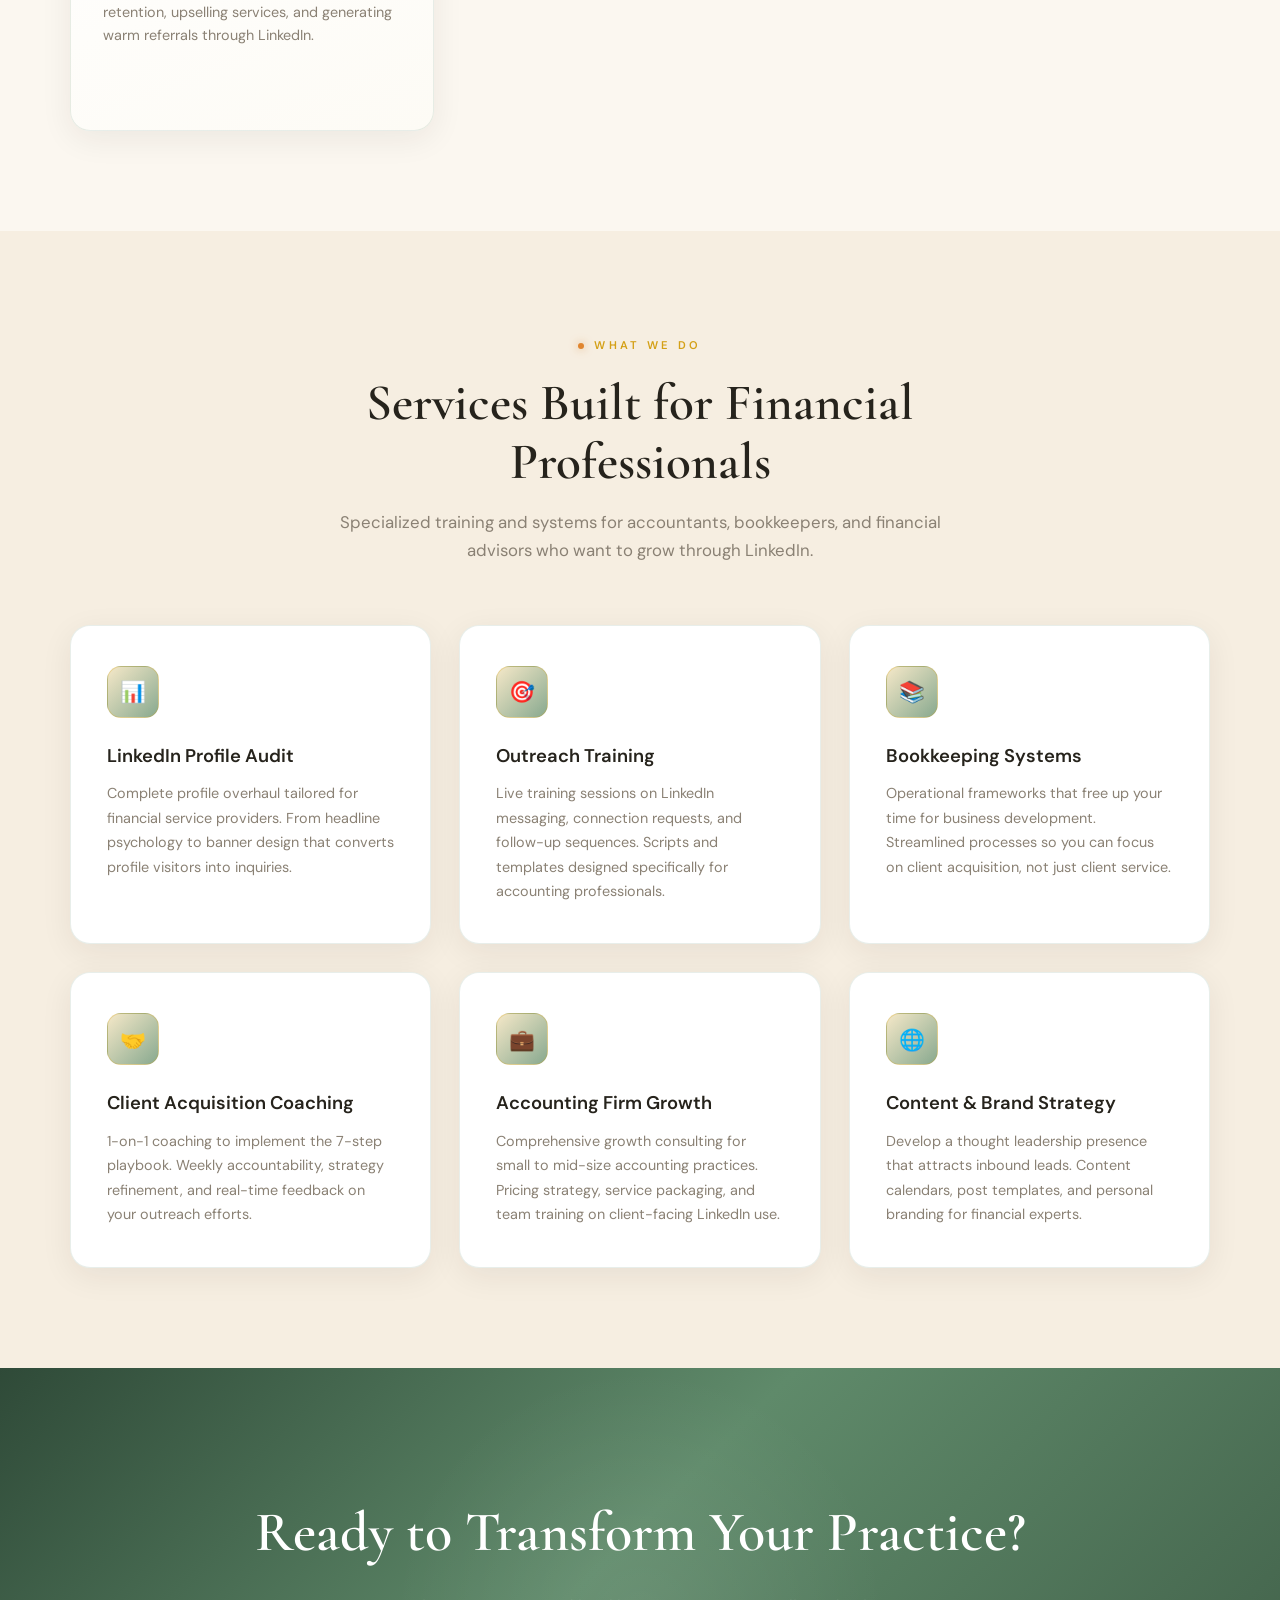
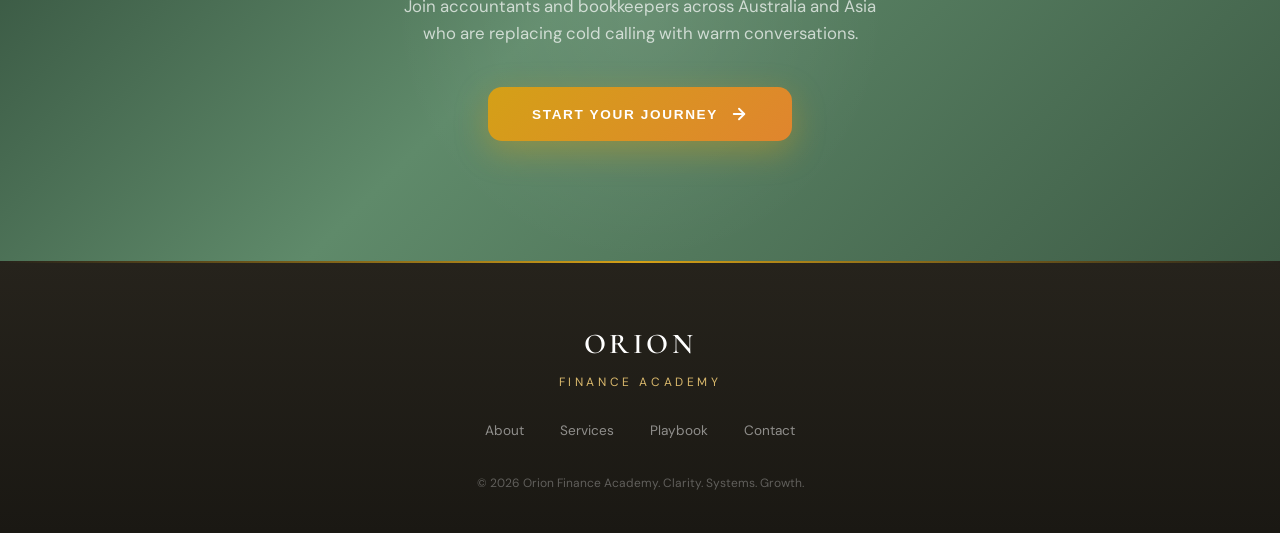
==== commit 44bf9fd7: "Update index.html" ====
--- a/index.html
+++ b/index.html
@@ -7,21 +7,24 @@
   <link href="https://fonts.googleapis.com/css2?family=Cormorant+Garamond:ital,wght@0,400;0,500;0,600;0,700;1,400;1,500&family=DM+Sans:ital,opsz,wght@0,9..40,300;0,9..40,400;0,9..40,500;0,9..40,600;0,9..40,700;1,9..40,400&display=swap" rel="stylesheet">
   <style>
     :root {
-      --cream: #FAF8F4;
-      --cream-warm: #F5F0E8;
-      --sage: #6B8E6B;
-      --sage-light: #8FB08F;
-      --sage-dark: #4A6B4A;
-      --gold: #C9A84C;
-      --gold-soft: #D4BC7A;
-      --gold-pale: #F0E6CC;
-      --charcoal: #2C2C2C;
-      --charcoal-soft: #4A4A4A;
-      --warm-gray: #8A8278;
-      --border-light: rgba(107,142,107,0.12);
-      --border-gold: rgba(201,168,76,0.2);
-      --shadow-soft: 0 8px 32px rgba(44,44,44,0.06);
-      --shadow-hover: 0 20px 60px rgba(44,44,44,0.1);
+      --cream: #FBF7F0;
+      --cream-warm: #F6EEE1;
+      --sage: #5F8A6A;
+      --sage-light: #88A98F;
+      --sage-dark: #3E5C46;
+      --gold: #D4A017;
+      --gold-bright: #E8B54A;
+      --gold-soft: #D9B86C;
+      --gold-pale: #F5E8C8;
+      --amber: #E0852E;
+      --amber-soft: #F0B17B;
+      --charcoal: #26231C;
+      --charcoal-soft: #4A453C;
+      --warm-gray: #8A8174;
+      --border-light: rgba(95,138,106,0.14);
+      --border-gold: rgba(212,160,23,0.28);
+      --shadow-soft: 0 8px 32px rgba(38,35,28,0.07);
+      --shadow-hover: 0 24px 70px rgba(38,35,28,0.14);
     }
 
     * { margin: 0; padding: 0; box-sizing: border-box; }
@@ -42,7 +45,7 @@
       align-items: center;
       justify-content: center;
       position: relative;
-      background: linear-gradient(160deg, var(--cream) 0%, var(--cream-warm) 50%, #EDE8DE 100%);
+      background: linear-gradient(160deg, var(--cream) 0%, var(--cream-warm) 50%, #F1E4CC 100%);
       overflow: hidden;
     }
 
@@ -51,7 +54,7 @@
       position: absolute;
       top: -10%; right: -15%;
       width: 500px; height: 500px;
-      background: radial-gradient(circle, rgba(201,168,76,0.06) 0%, transparent 70%);
+      background: radial-gradient(circle, rgba(232,181,74,0.12) 0%, transparent 70%);
       animation: float-orb 8s ease-in-out infinite;
     }
 
@@ -60,7 +63,7 @@
       position: absolute;
       bottom: -5%; left: -10%;
       width: 400px; height: 400px;
-      background: radial-gradient(circle, rgba(107,142,107,0.05) 0%, transparent 70%);
+      background: radial-gradient(circle, rgba(95,138,106,0.08) 0%, transparent 70%);
       animation: float-orb 10s ease-in-out infinite reverse;
     }
 
@@ -73,28 +76,51 @@
     /* Northern Star */
     .star-container {
       position: relative;
-      width: 220px; height: 220px;
+      width: 250px; height: 250px;
       margin-bottom: 3rem;
       display: flex;
       align-items: center;
       justify-content: center;
     }
 
+    .star-halo {
+      position: absolute;
+      width: 170px; height: 170px;
+      border-radius: 50%;
+      background: radial-gradient(circle, rgba(232,181,74,0.35) 0%, rgba(224,133,46,0.12) 40%, transparent 70%);
+      animation: halo-pulse 3.6s ease-in-out infinite;
+      filter: blur(2px);
+    }
+
+    @keyframes halo-pulse {
+      0%, 100% { transform: scale(0.92); opacity: 0.75; }
+      50% { transform: scale(1.08); opacity: 1; }
+    }
+
     .star-glow {
       position: absolute;
       width: 100%; height: 100%;
       border-radius: 50%;
-      border: 1px solid rgba(201,168,76,0.15);
+      border: 1.5px solid rgba(232,181,74,0.35);
       animation: glow-pulse 4s ease-in-out infinite;
     }
 
     .star-glow::before {
       content: '';
       position: absolute;
-      inset: 20px;
+      inset: 24px;
       border-radius: 50%;
-      border: 1px solid rgba(201,168,76,0.08);
-      animation: glow-pulse 4s ease-in-out infinite 0.5s;
+      border: 1px solid rgba(212,160,23,0.2);
+      animation: glow-pulse 4s ease-in-out infinite 0.6s;
+    }
+
+    .star-glow::after {
+      content: '';
+      position: absolute;
+      inset: 48px;
+      border-radius: 50%;
+      border: 1px solid rgba(224,133,46,0.16);
+      animation: glow-pulse 4s ease-in-out infinite 1.2s;
     }
 
     @keyframes glow-pulse {
@@ -104,10 +130,27 @@
 
     .star-orbit {
       position: absolute;
-      width: 180px; height: 180px;
+      width: 200px; height: 200px;
       border-radius: 50%;
-      border: 1px dashed rgba(107,142,107,0.2);
-      animation: orbit-spin 30s linear infinite;
+      border: 1.5px dashed rgba(95,138,106,0.35);
+      animation: orbit-spin 26s linear infinite;
+    }
+
+    .star-orbit::after {
+      content: '';
+      position: absolute;
+      top: -4px; left: 50%;
+      width: 8px; height: 8px;
+      margin-left: -4px;
+      border-radius: 50%;
+      background: radial-gradient(circle, #E8B54A, #D4A017);
+      box-shadow: 0 0 14px rgba(232,181,74,0.9);
+      animation: orbit-dot-pulse 2.4s ease-in-out infinite;
+    }
+
+    @keyframes orbit-dot-pulse {
+      0%, 100% { box-shadow: 0 0 10px rgba(232,181,74,0.6); }
+      50% { box-shadow: 0 0 22px rgba(232,181,74,1); }
     }
 
     @keyframes orbit-spin {
@@ -116,22 +159,23 @@
     }
 
     .northern-star {
-      width: 100px; height: 100px;
+      width: 116px; height: 116px;
       position: relative;
       z-index: 2;
       animation: star-breathe 3s ease-in-out infinite;
-      filter: drop-shadow(0 0 30px rgba(201,168,76,0.3)) drop-shadow(0 0 60px rgba(201,168,76,0.1));
+      filter: drop-shadow(0 0 26px rgba(232,181,74,0.55)) drop-shadow(0 0 70px rgba(232,181,74,0.28));
     }
 
     @keyframes star-breathe {
       0%, 100% { transform: scale(1) rotate(0deg); }
-      50% { transform: scale(1.06) rotate(2deg); }
+      50% { transform: scale(1.07) rotate(3deg); }
     }
 
     .particle {
       position: absolute;
       border-radius: 50%;
-      background: var(--gold);
+      background: radial-gradient(circle, #E8B54A, #D4A017);
+      box-shadow: 0 0 8px rgba(232,181,74,0.8);
       opacity: 0;
       animation: particle-float 3s ease-in-out infinite;
     }
@@ -162,6 +206,17 @@
       margin-bottom: 0.3rem;
       position: relative;
       z-index: 1;
+      background: linear-gradient(100deg, var(--charcoal) 40%, var(--gold) 50%, var(--charcoal) 60%);
+      background-size: 250% 100%;
+      -webkit-background-clip: text;
+      background-clip: text;
+      -webkit-text-fill-color: transparent;
+      animation: title-shimmer 7s ease-in-out infinite;
+    }
+
+    @keyframes title-shimmer {
+      0% { background-position: 120% 0; }
+      40%, 100% { background-position: -60% 0; }
     }
 
     .brand-subtitle {
@@ -271,7 +326,7 @@
 
     .section-cream { background: var(--cream); }
     .section-warm { background: var(--cream-warm); }
-    .section-sage { background: linear-gradient(135deg, var(--sage) 0%, var(--sage-dark) 100%); color: #fff; }
+    .section-sage { background: linear-gradient(135deg, #2F4A38 0%, var(--sage) 45%, var(--sage-dark) 100%); color: #fff; }
 
     .container {
       max-width: 1140px;
@@ -292,14 +347,15 @@
       font-weight: 600;
       letter-spacing: 0.3em;
       text-transform: uppercase;
-      color: var(--sage);
+      color: var(--gold);
       margin-bottom: 1.2rem;
     }
 
     .eyebrow .dot {
       width: 6px; height: 6px;
       border-radius: 50%;
-      background: var(--gold);
+      background: var(--amber);
+      box-shadow: 0 0 8px rgba(224,133,46,0.6);
     }
 
     .section-sage .eyebrow { color: var(--gold-pale); }
@@ -326,7 +382,9 @@
 
     /* ===== PLAYBOOK NAV ===== */
     .playbook-bar {
-      background: #fff;
+      background: rgba(255,255,255,0.82);
+      backdrop-filter: blur(12px);
+      -webkit-backdrop-filter: blur(12px);
       border: 1px solid var(--border-light);
       border-radius: 20px;
       padding: 32px 40px;
@@ -342,9 +400,9 @@
       position: absolute;
       top: 0; left: 0; right: 0;
       height: 3px;
-      background: linear-gradient(90deg, var(--sage), var(--gold), var(--sage));
-      background-size: 200% 100%;
-      animation: gradient-shift 6s ease infinite;
+      background: linear-gradient(90deg, var(--sage), var(--gold), var(--amber), var(--gold), var(--sage));
+      background-size: 300% 100%;
+      animation: gradient-shift 5s ease infinite;
     }
 
     @keyframes gradient-shift {
@@ -386,20 +444,50 @@
       border: 1.5px solid transparent;
       background: transparent;
       font-family: 'DM Sans', sans-serif;
+      position: relative;
+      overflow: hidden;
     }
 
     .pb-link:hover {
       color: var(--sage-dark);
       border-color: var(--border-light);
-      background: rgba(107,142,107,0.04);
+      background: rgba(95,138,106,0.06);
       transform: translateY(-1px);
     }
 
     .pb-link.active {
       color: #fff;
-      background: var(--sage);
-      border-color: var(--sage);
-      box-shadow: 0 4px 16px rgba(107,142,107,0.25);
+      background: linear-gradient(135deg, var(--gold) 0%, var(--amber) 100%);
+      border-color: transparent;
+      box-shadow: 0 6px 20px rgba(212,160,23,0.4);
+      transform: translateY(-1px);
+    }
+
+    .pb-link.active::after {
+      content: '';
+      position: absolute;
+      inset: 0;
+      background: linear-gradient(90deg, transparent, rgba(255,255,255,0.35), transparent);
+      transform: translateX(-100%);
+      animation: tab-shine 3.5s ease-in-out infinite 1s;
+    }
+
+    @keyframes tab-shine {
+      0% { transform: translateX(-100%); }
+      45%, 100% { transform: translateX(100%); }
+    }
+
+    .pb-ripple {
+      position: absolute;
+      border-radius: 50%;
+      background: rgba(255,255,255,0.5);
+      transform: scale(0);
+      animation: pb-ripple 0.55s ease-out forwards;
+      pointer-events: none;
+    }
+
+    @keyframes pb-ripple {
+      to { transform: scale(4); opacity: 0; }
     }
 
     .pb-sep {
@@ -494,7 +582,7 @@
     }
 
     .step-card {
-      background: #fff;
+      background: linear-gradient(160deg, #fff 0%, #FDFBF5 100%);
       border: 1px solid var(--border-light);
       border-radius: 20px;
       padding: 40px 32px;
@@ -510,7 +598,7 @@
       position: absolute;
       top: 0; left: 0;
       width: 100%; height: 4px;
-      background: linear-gradient(90deg, var(--sage), var(--gold));
+      background: linear-gradient(90deg, var(--sage), var(--gold), var(--amber));
       transform: scaleX(0);
       transform-origin: left;
       transition: transform 0.5s cubic-bezier(0.4, 0, 0.2, 1);
@@ -518,6 +606,20 @@
 
     .step-card:hover::before {
       transform: scaleX(1);
+    }
+
+    .step-card::after {
+      content: '';
+      position: absolute;
+      top: 0; right: 0;
+      width: 130px; height: 130px;
+      background: radial-gradient(circle, rgba(232,181,74,0.10) 0%, transparent 70%);
+      transition: opacity 0.4s ease;
+      opacity: 0;
+    }
+
+    .step-card:hover::after {
+      opacity: 1;
     }
 
     .step-card:hover {
@@ -530,14 +632,20 @@
       font-family: 'Cormorant Garamond', serif;
       font-size: 3.5rem;
       font-weight: 700;
-      color: var(--gold-pale);
+      color: transparent;
+      background: linear-gradient(135deg, var(--gold-soft) 0%, var(--gold-pale) 100%);
+      -webkit-background-clip: text;
+      background-clip: text;
       line-height: 1;
       margin-bottom: 16px;
-      transition: color 0.4s;
+      transition: all 0.4s;
     }
 
     .step-card:hover .step-number {
-      color: var(--gold-soft);
+      color: transparent;
+      background: linear-gradient(135deg, var(--gold) 0%, var(--amber) 100%);
+      -webkit-background-clip: text;
+      background-clip: text;
     }
 
     .step-title {
@@ -560,7 +668,7 @@
       margin-top: 20px;
       font-size: 0.8rem;
       font-weight: 600;
-      color: var(--sage);
+      color: var(--gold);
       text-transform: uppercase;
       letter-spacing: 0.1em;
       opacity: 0;
@@ -595,9 +703,15 @@
       content: '';
       position: absolute;
       top: 0; right: 0;
-      width: 120px; height: 120px;
-      background: radial-gradient(circle, rgba(201,168,76,0.04) 0%, transparent 70%);
+      width: 150px; height: 150px;
+      background: radial-gradient(circle, rgba(232,181,74,0.12) 0%, transparent 70%);
       pointer-events: none;
+      transition: opacity 0.4s ease;
+      opacity: 0;
+    }
+
+    .service-card:hover::after {
+      opacity: 1;
     }
 
     .service-card:hover {
@@ -609,18 +723,19 @@
     .service-icon {
       width: 52px; height: 52px;
       border-radius: 14px;
-      background: linear-gradient(135deg, var(--gold-pale) 0%, rgba(107,142,107,0.08) 100%);
+      background: linear-gradient(135deg, var(--gold-pale) 0%, var(--sage-light) 100%);
       border: 1px solid var(--border-gold);
       display: flex;
       align-items: center;
       justify-content: center;
       margin-bottom: 24px;
       font-size: 1.3rem;
-      transition: transform 0.3s ease;
+      transition: transform 0.3s ease, box-shadow 0.3s ease;
     }
 
     .service-card:hover .service-icon {
       transform: scale(1.08) rotate(-3deg);
+      box-shadow: 0 6px 18px rgba(212,160,23,0.3);
     }
 
     .service-title {
@@ -680,8 +795,8 @@
       align-items: center;
       gap: 12px;
       padding: 18px 44px;
-      background: #fff;
-      color: var(--sage-dark);
+      background: linear-gradient(135deg, var(--gold) 0%, var(--amber) 100%);
+      color: #fff;
       font-size: 0.85rem;
       font-weight: 700;
       letter-spacing: 0.12em;
@@ -694,7 +809,7 @@
       position: relative;
       z-index: 1;
       overflow: hidden;
-      box-shadow: 0 8px 30px rgba(0,0,0,0.15);
+      box-shadow: 0 10px 32px rgba(212,160,23,0.4);
     }
 
     .cta-button::before {
@@ -702,23 +817,35 @@
       position: absolute;
       top: 0; left: -100%;
       width: 100%; height: 100%;
-      background: linear-gradient(90deg, transparent, rgba(201,168,76,0.15), transparent);
+      background: linear-gradient(90deg, transparent, rgba(255,255,255,0.35), transparent);
       transition: left 0.6s ease;
+      z-index: 1;
     }
 
     .cta-button:hover::before { left: 100%; }
 
     .cta-button:hover {
       transform: translateY(-3px);
-      box-shadow: 0 16px 40px rgba(0,0,0,0.2);
-      color: var(--charcoal);
-    }
+      box-shadow: 0 18px 44px rgba(212,160,23,0.5);
+      filter: brightness(1.05);
+    }
+
+    .cta-button svg { z-index: 2; }
 
     /* ===== FOOTER ===== */
     .footer {
       padding: 60px 24px 40px;
-      background: var(--charcoal);
+      background: linear-gradient(180deg, var(--charcoal) 0%, #1A1813 100%);
       text-align: center;
+      position: relative;
+    }
+
+    .footer::before {
+      content: '';
+      position: absolute;
+      top: 0; left: 0; right: 0;
+      height: 2px;
+      background: linear-gradient(90deg, transparent, var(--gold), transparent);
     }
 
     .footer-brand {
@@ -764,12 +891,14 @@
     .reveal {
       opacity: 0;
       transform: translateY(40px);
+      filter: blur(4px);
       transition: all 0.9s cubic-bezier(0.16, 1, 0.3, 1);
     }
 
     .reveal.visible {
       opacity: 1;
       transform: translateY(0);
+      filter: blur(0);
     }
 
     .reveal-delay-1 { transition-delay: 0.1s; }
@@ -785,8 +914,17 @@
       .service-card { padding: 28px 24px; }
       .pb-links { gap: 4px; }
       .pb-link { padding: 8px 14px; font-size: 0.78rem; }
-      .star-container { width: 180px; height: 180px; }
-      .northern-star { width: 80px; height: 80px; }
+      .star-container { width: 200px; height: 200px; }
+      .northern-star { width: 92px; height: 92px; }
+      .star-halo { width: 140px; height: 140px; }
+    }
+
+    @media (prefers-reduced-motion: reduce) {
+      *, *::before, *::after {
+        animation-duration: 0.01ms !important;
+        animation-iteration-count: 1 !important;
+        transition-duration: 0.01ms !important;
+      }
     }
   </style>
 </head>
@@ -796,6 +934,7 @@
   <section class="hero">
     <div class="star-container">
       <div class="star-glow"></div>
+      <div class="star-halo"></div>
       <div class="star-orbit"></div>
       <div class="particle"></div>
       <div class="particle"></div>
@@ -804,14 +943,30 @@
       <div class="particle"></div>
       <div class="particle"></div>
       <svg class="northern-star" viewBox="0 0 100 100" fill="none">
-        <path d="M50 2 L53 38 L62 42 L55 45 L58 55 L50 50 L42 55 L45 45 L38 42 L47 38 Z" fill="#C9A84C"/>
-        <path d="M50 15 L52 35 L58 38 L52 41 L54 48 L50 45 L46 48 L48 41 L42 38 L48 35 Z" fill="#D4BC7A" opacity="0.7"/>
-        <circle cx="50" cy="50" r="5" fill="#FAF8F4"/>
-        <circle cx="50" cy="50" r="2.5" fill="#C9A84C"/>
-        <path d="M50 8 L50 92" stroke="#C9A84C" stroke-width="0.5" opacity="0.3"/>
-        <path d="M8 50 L92 50" stroke="#C9A84C" stroke-width="0.5" opacity="0.3"/>
-        <path d="M20 20 L80 80" stroke="#C9A84C" stroke-width="0.3" opacity="0.2"/>
-        <path d="M80 20 L20 80" stroke="#C9A84C" stroke-width="0.3" opacity="0.2"/>
+        <defs>
+          <linearGradient id="starGold" x1="0" y1="0" x2="1" y2="1">
+            <stop offset="0%" stop-color="#F6CD7C"/>
+            <stop offset="50%" stop-color="#E8B54A"/>
+            <stop offset="100%" stop-color="#D4A017"/>
+          </linearGradient>
+          <radialGradient id="starCore" cx="40%" cy="35%" r="70%">
+            <stop offset="0%" stop-color="#FFF6DF"/>
+            <stop offset="55%" stop-color="#F6CD7C"/>
+            <stop offset="100%" stop-color="#E8B54A"/>
+          </radialGradient>
+          <filter id="starSoft" x="-40%" y="-40%" width="180%" height="180%">
+            <feGaussianBlur stdDeviation="1.2"/>
+          </filter>
+        </defs>
+        <path d="M50 2 L53 38 L62 42 L55 45 L58 55 L50 50 L42 55 L45 45 L38 42 L47 38 Z" fill="url(#starGold)" stroke="#B8860B" stroke-width="1.4" stroke-linejoin="round"/>
+        <path d="M50 15 L52 35 L58 38 L52 41 L54 48 L50 45 L46 48 L48 41 L42 38 L48 35 Z" fill="url(#starCore)" opacity="0.95"/>
+        <circle cx="50" cy="50" r="6" fill="#FFFBEF"/>
+        <circle cx="50" cy="50" r="3" fill="#E8B54A"/>
+        <path d="M50 6 L50 94" stroke="url(#starGold)" stroke-width="1" opacity="0.5" filter="url(#starSoft)"/>
+        <path d="M6 50 L94 50" stroke="url(#starGold)" stroke-width="1" opacity="0.5" filter="url(#starSoft)"/>
+        <path d="M18 18 L82 82" stroke="url(#starGold)" stroke-width="0.8" opacity="0.35" filter="url(#starSoft)"/>
+        <path d="M82 18 L18 82" stroke="url(#starGold)" stroke-width="0.8" opacity="0.35" filter="url(#starSoft)"/>
+        <circle cx="50" cy="50" r="14" fill="url(#starGold)" opacity="0.14" filter="url(#starSoft)"/>
       </svg>
     </div>
 
@@ -1022,7 +1177,24 @@
     function setActive(el) {
       document.querySelectorAll('.pb-link').forEach(l => l.classList.remove('active'));
       el.classList.add('active');
-    }
+
+      const rect = el.getBoundingClientRect();
+      const ripple = document.createElement('span');
+      const size = Math.max(rect.width, rect.height);
+      ripple.className = 'pb-ripple';
+      ripple.style.width = ripple.style.height = size + 'px';
+      ripple.style.left = (event.clientX - rect.left - size / 2) + 'px';
+      ripple.style.top = (event.clientY - rect.top - size / 2) + 'px';
+      el.appendChild(ripple);
+      setTimeout(() => ripple.remove(), 600);
+    }
+
+    document.querySelectorAll('.pb-link').forEach(btn => {
+      btn.addEventListener('click', function(e) {
+        e.preventDefault();
+        setActive(this);
+      });
+    });
   </script>
 
 </body>
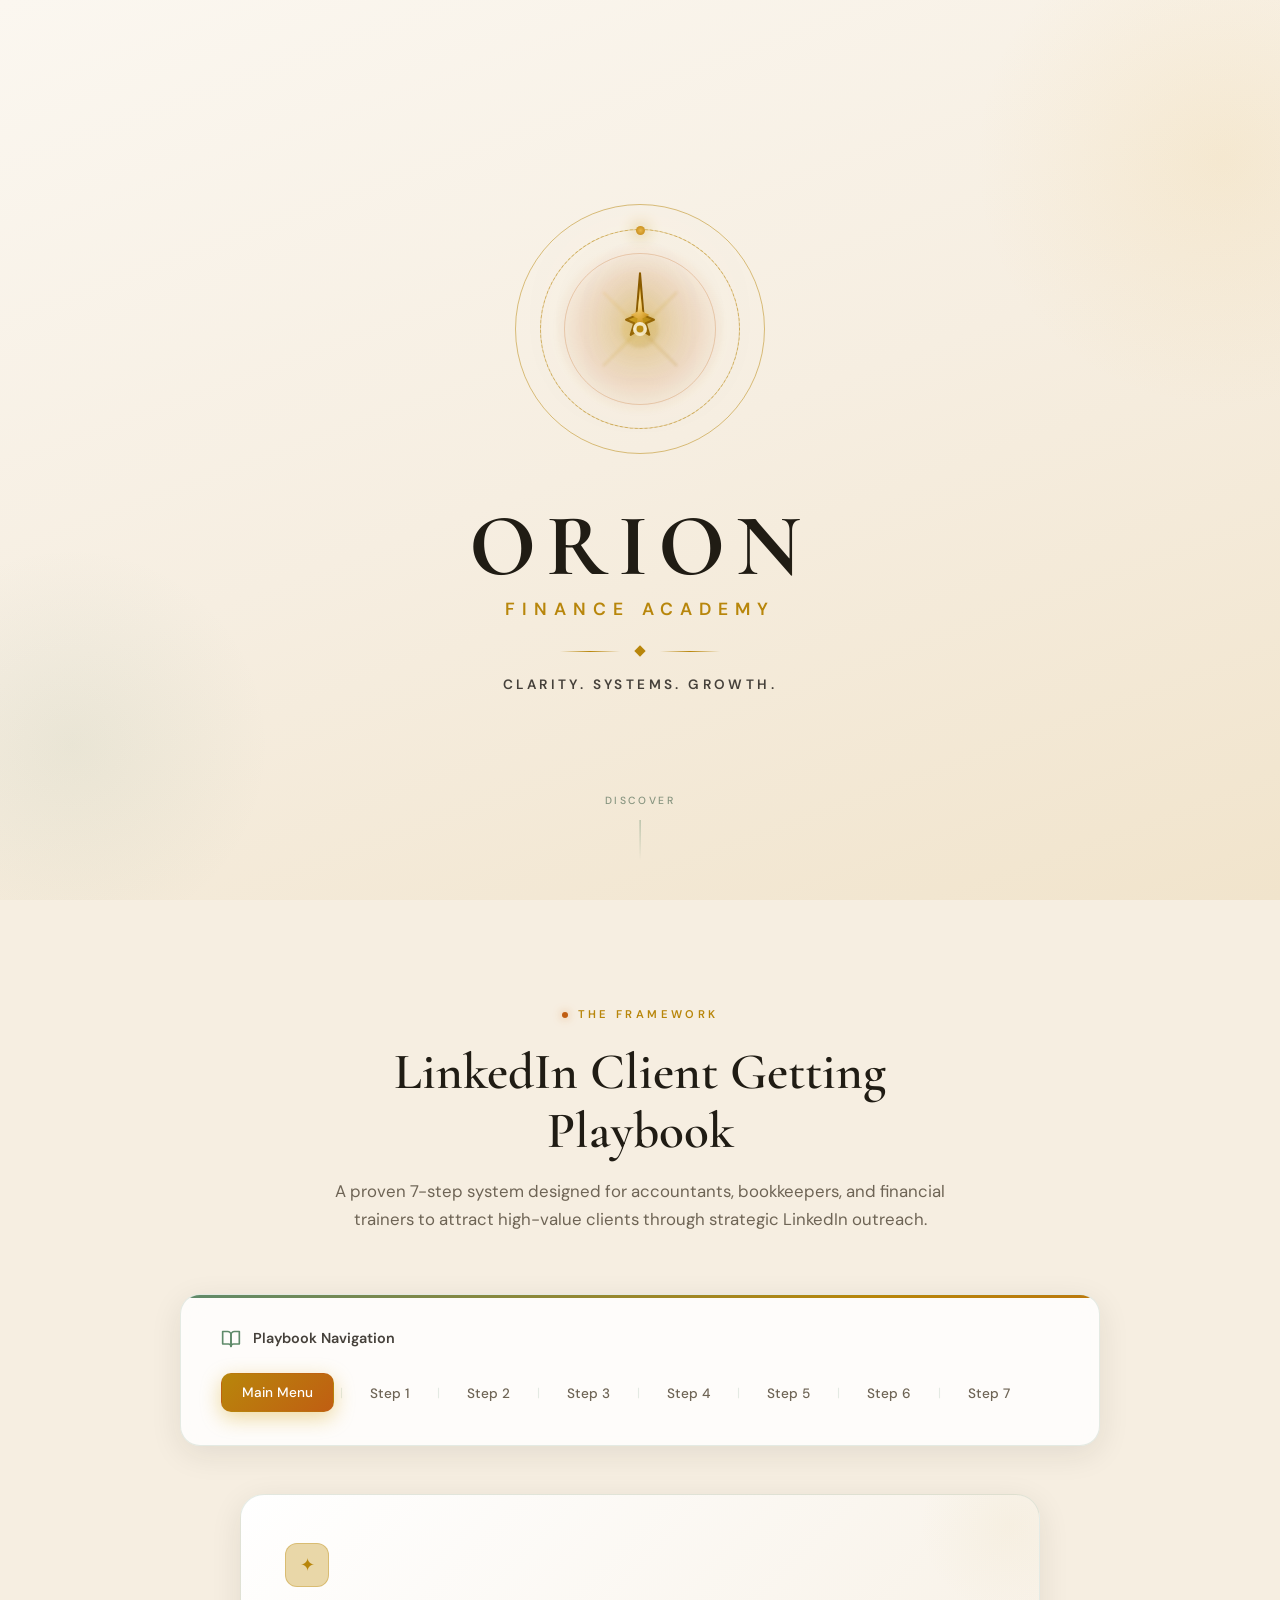
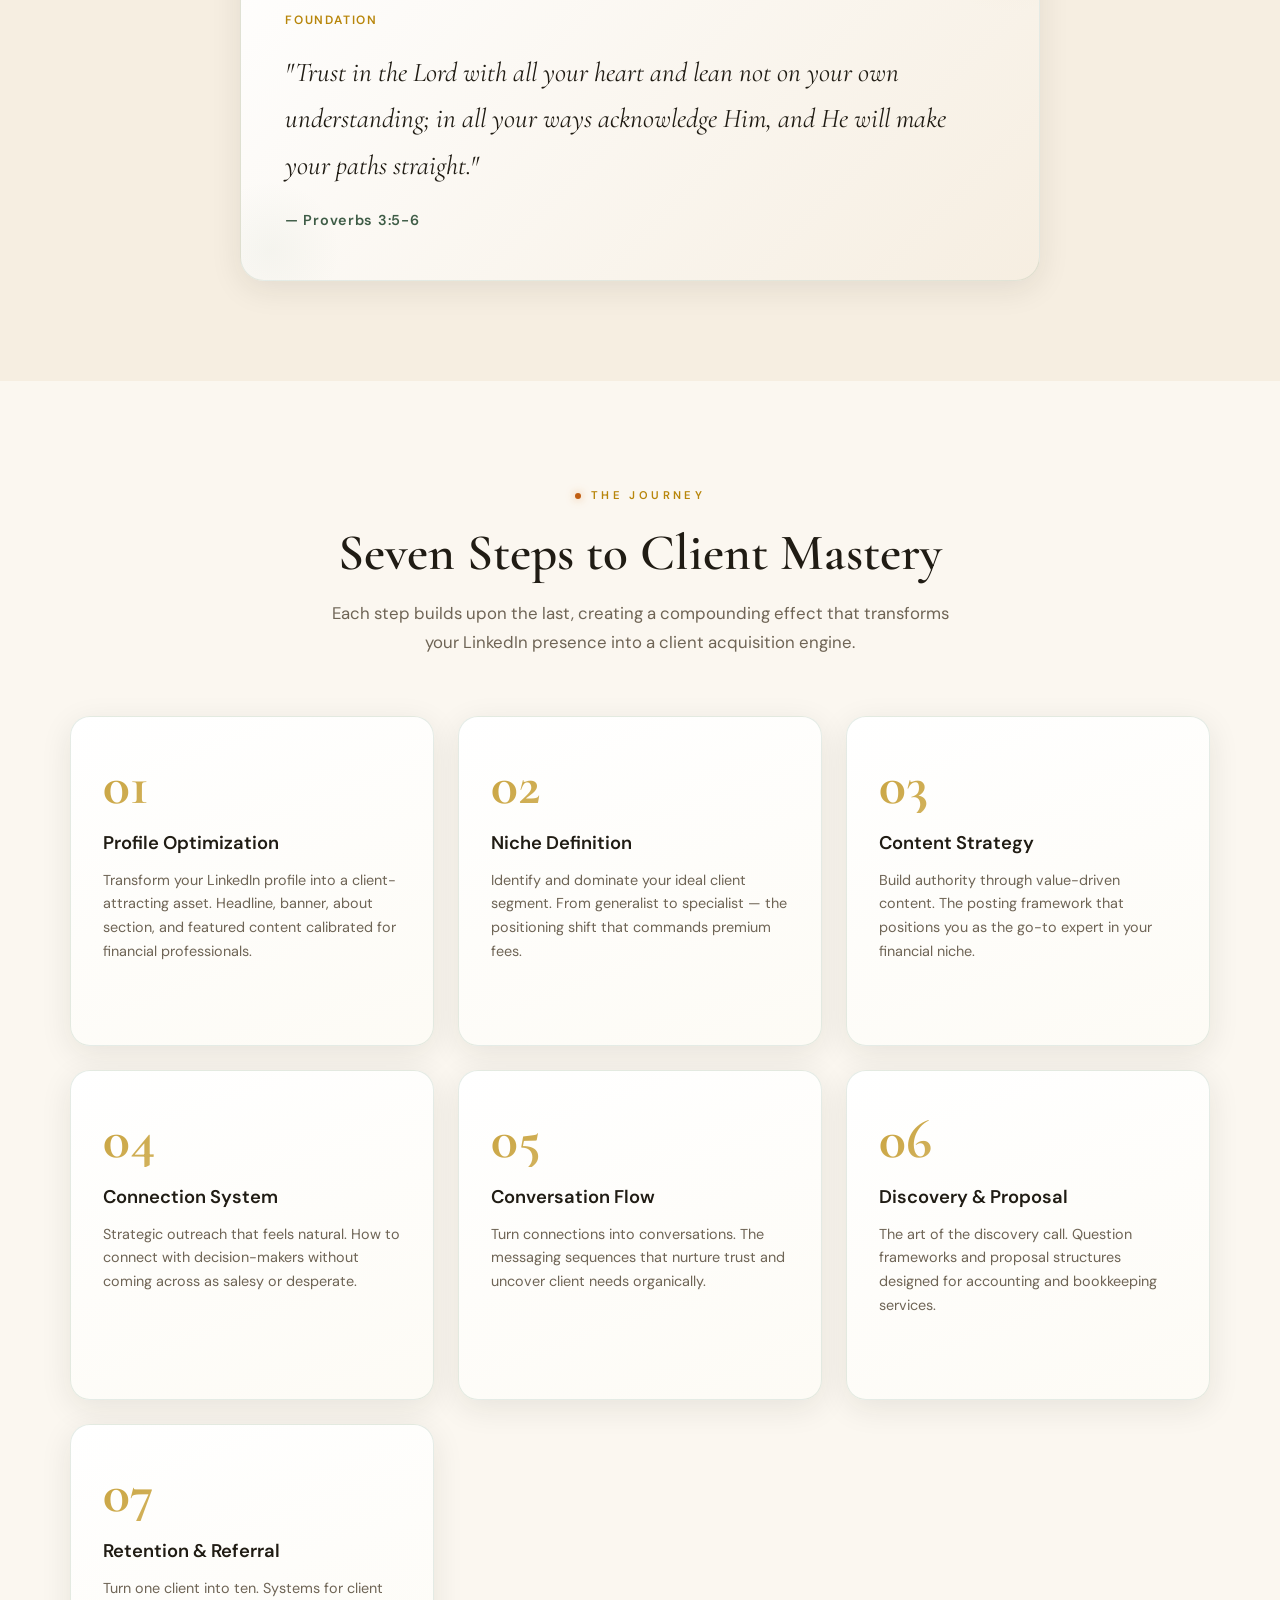
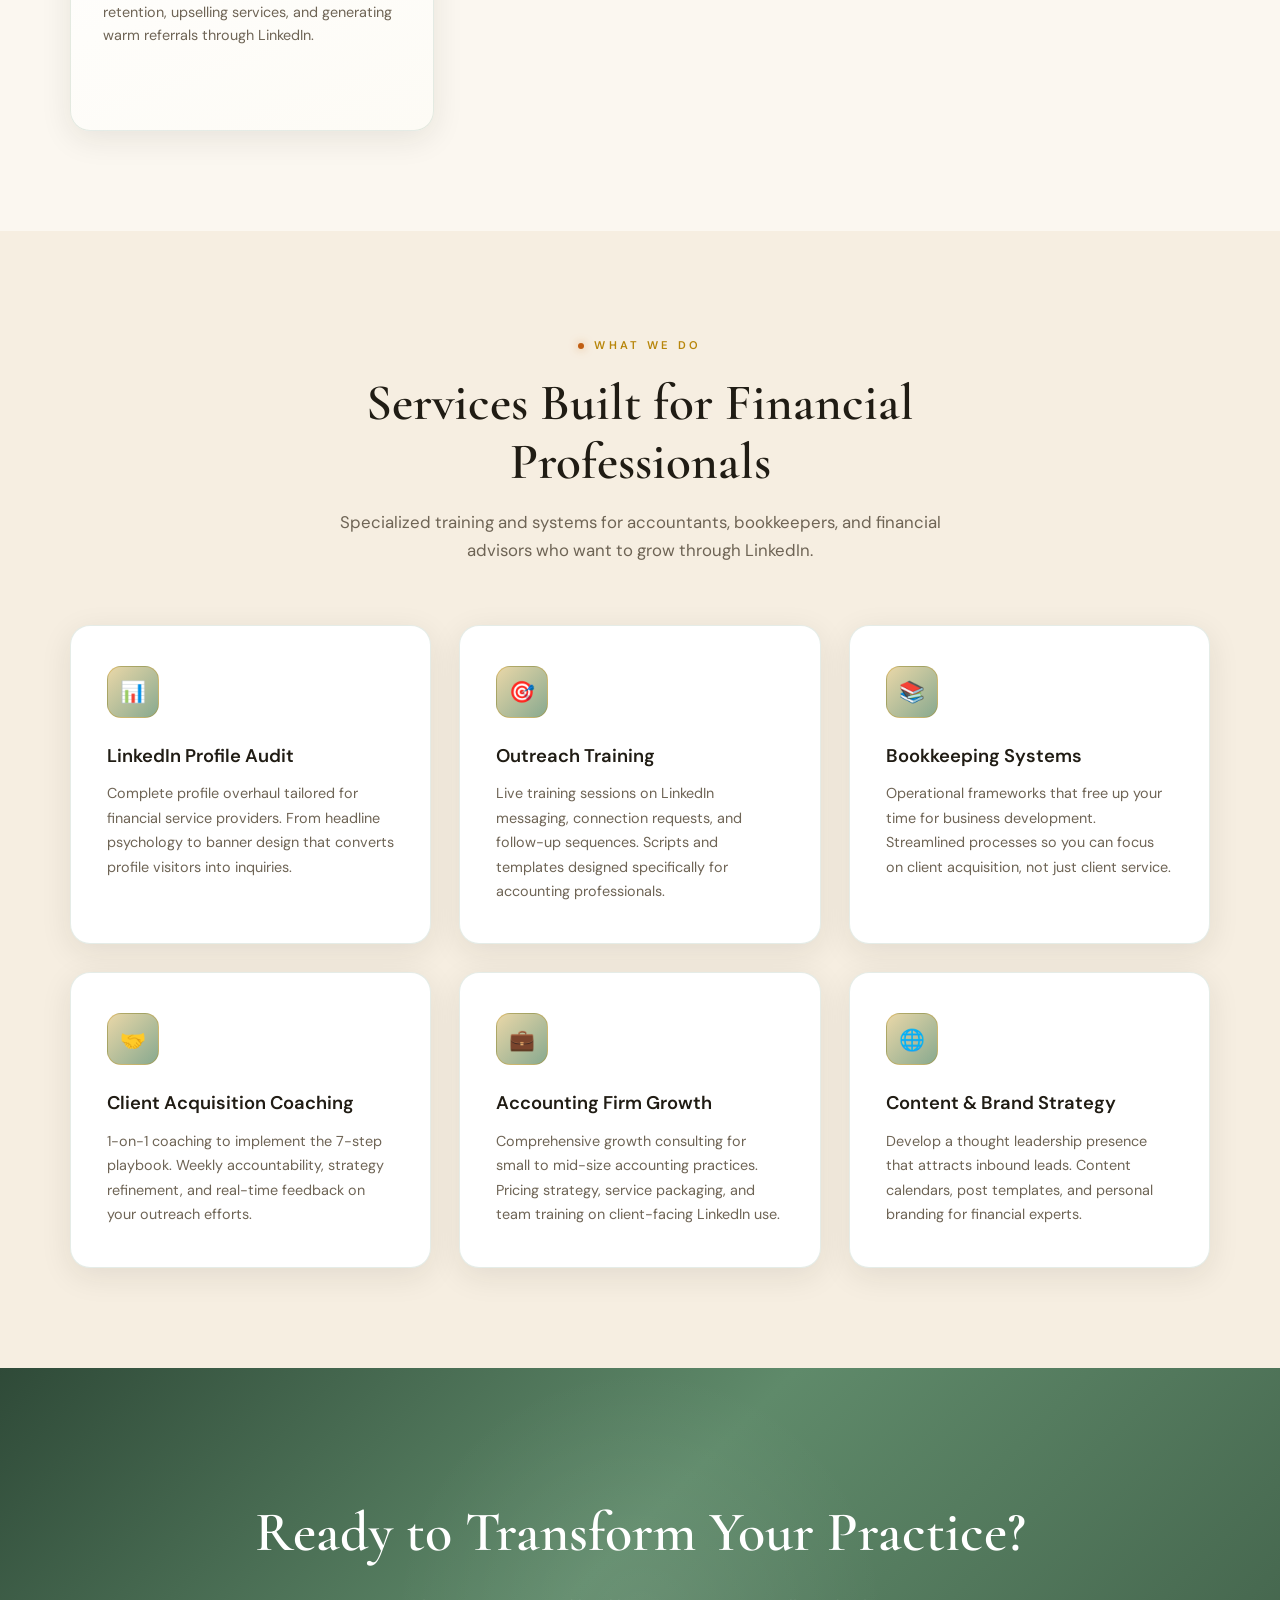
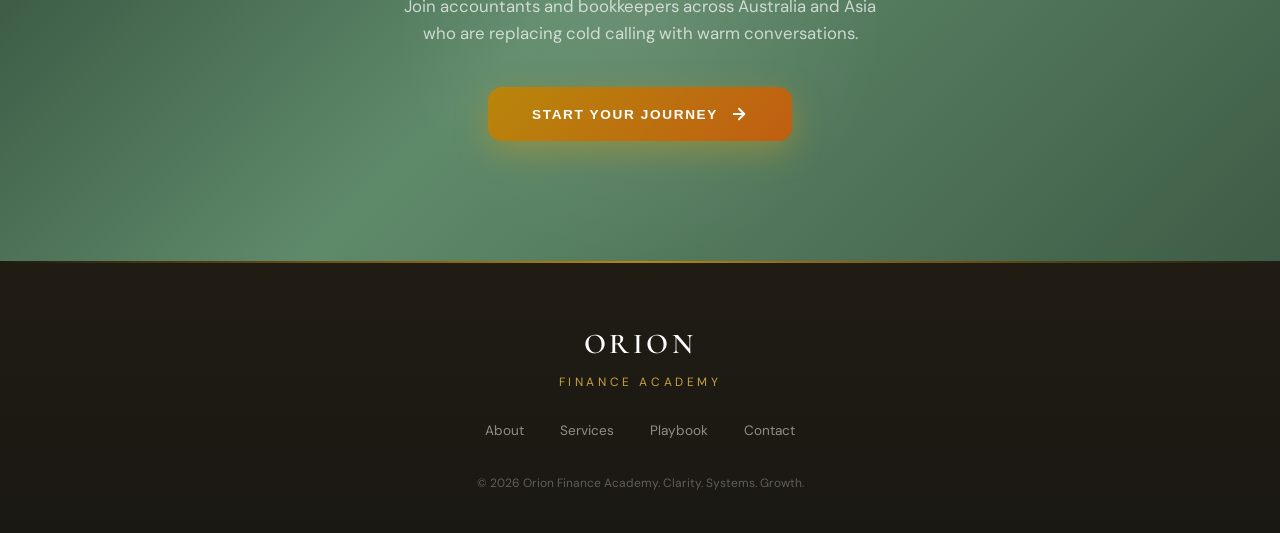
==== commit 670646a7: "Update index.html" ====
--- a/index.html
+++ b/index.html
@@ -12,19 +12,19 @@
       --sage: #5F8A6A;
       --sage-light: #88A98F;
       --sage-dark: #3E5C46;
-      --gold: #D4A017;
-      --gold-bright: #E8B54A;
-      --gold-soft: #D9B86C;
-      --gold-pale: #F5E8C8;
-      --amber: #E0852E;
-      --amber-soft: #F0B17B;
-      --charcoal: #26231C;
-      --charcoal-soft: #4A453C;
-      --warm-gray: #8A8174;
-      --border-light: rgba(95,138,106,0.14);
-      --border-gold: rgba(212,160,23,0.28);
-      --shadow-soft: 0 8px 32px rgba(38,35,28,0.07);
-      --shadow-hover: 0 24px 70px rgba(38,35,28,0.14);
+      --gold: #B8860B;
+      --gold-bright: #C79A1B;
+      --gold-soft: #C8A23C;
+      --gold-pale: #E9D7A8;
+      --amber: #C05E12;
+      --amber-soft: #D8894B;
+      --charcoal: #201C14;
+      --charcoal-soft: #45403A;
+      --warm-gray: #6E6455;
+      --border-light: rgba(95,138,106,0.16);
+      --border-gold: rgba(184,134,11,0.34);
+      --shadow-soft: 0 8px 32px rgba(32,28,20,0.09);
+      --shadow-hover: 0 24px 70px rgba(32,28,20,0.16);
     }
 
     * { margin: 0; padding: 0; box-sizing: border-box; }
@@ -87,7 +87,7 @@
       position: absolute;
       width: 170px; height: 170px;
       border-radius: 50%;
-      background: radial-gradient(circle, rgba(232,181,74,0.35) 0%, rgba(224,133,46,0.12) 40%, transparent 70%);
+      background: radial-gradient(circle, rgba(199,154,27,0.32) 0%, rgba(192,94,18,0.14) 45%, transparent 72%);
       animation: halo-pulse 3.6s ease-in-out infinite;
       filter: blur(2px);
     }
@@ -101,7 +101,7 @@
       position: absolute;
       width: 100%; height: 100%;
       border-radius: 50%;
-      border: 1.5px solid rgba(232,181,74,0.35);
+      border: 1.5px solid rgba(184,134,11,0.5);
       animation: glow-pulse 4s ease-in-out infinite;
     }
 
@@ -110,7 +110,7 @@
       position: absolute;
       inset: 24px;
       border-radius: 50%;
-      border: 1px solid rgba(212,160,23,0.2);
+      border: 1px solid rgba(184,134,11,0.3);
       animation: glow-pulse 4s ease-in-out infinite 0.6s;
     }
 
@@ -119,7 +119,7 @@
       position: absolute;
       inset: 48px;
       border-radius: 50%;
-      border: 1px solid rgba(224,133,46,0.16);
+      border: 1px solid rgba(192,94,18,0.24);
       animation: glow-pulse 4s ease-in-out infinite 1.2s;
     }
 
@@ -132,7 +132,7 @@
       position: absolute;
       width: 200px; height: 200px;
       border-radius: 50%;
-      border: 1.5px dashed rgba(95,138,106,0.35);
+      border: 1.5px dashed rgba(184,134,11,0.45);
       animation: orbit-spin 26s linear infinite;
     }
 
@@ -140,11 +140,11 @@
       content: '';
       position: absolute;
       top: -4px; left: 50%;
-      width: 8px; height: 8px;
+      width: 9px; height: 9px;
       margin-left: -4px;
       border-radius: 50%;
-      background: radial-gradient(circle, #E8B54A, #D4A017);
-      box-shadow: 0 0 14px rgba(232,181,74,0.9);
+      background: radial-gradient(circle, #E8B54A, #C0840F);
+      box-shadow: 0 0 16px rgba(199,154,27,1);
       animation: orbit-dot-pulse 2.4s ease-in-out infinite;
     }
 
@@ -163,7 +163,7 @@
       position: relative;
       z-index: 2;
       animation: star-breathe 3s ease-in-out infinite;
-      filter: drop-shadow(0 0 26px rgba(232,181,74,0.55)) drop-shadow(0 0 70px rgba(232,181,74,0.28));
+      filter: drop-shadow(0 0 18px rgba(184,134,11,0.5)) drop-shadow(0 0 50px rgba(184,134,11,0.3));
     }
 
     @keyframes star-breathe {
@@ -174,8 +174,8 @@
     .particle {
       position: absolute;
       border-radius: 50%;
-      background: radial-gradient(circle, #E8B54A, #D4A017);
-      box-shadow: 0 0 8px rgba(232,181,74,0.8);
+      background: radial-gradient(circle, #E8B54A, #C0840F);
+      box-shadow: 0 0 10px rgba(199,154,27,0.9);
       opacity: 0;
       animation: particle-float 3s ease-in-out infinite;
     }
@@ -206,12 +206,13 @@
       margin-bottom: 0.3rem;
       position: relative;
       z-index: 1;
-      background: linear-gradient(100deg, var(--charcoal) 40%, var(--gold) 50%, var(--charcoal) 60%);
+      background: linear-gradient(100deg, var(--charcoal) 38%, var(--gold-bright) 50%, var(--charcoal) 62%);
       background-size: 250% 100%;
       -webkit-background-clip: text;
       background-clip: text;
       -webkit-text-fill-color: transparent;
       animation: title-shimmer 7s ease-in-out infinite;
+      text-shadow: none;
     }
 
     @keyframes title-shimmer {
@@ -222,8 +223,8 @@
     .brand-subtitle {
       font-family: 'DM Sans', sans-serif;
       font-size: clamp(0.8rem, 1.8vw, 1.1rem);
-      font-weight: 500;
-      color: var(--sage-dark);
+      font-weight: 600;
+      color: var(--gold);
       letter-spacing: 0.4em;
       text-transform: uppercase;
       margin-bottom: 1.5rem;
@@ -260,10 +261,10 @@
 
     .brand-tagline {
       font-size: 0.85rem;
-      color: var(--warm-gray);
+      color: var(--charcoal-soft);
       letter-spacing: 0.25em;
       text-transform: uppercase;
-      font-weight: 400;
+      font-weight: 600;
       position: relative;
       z-index: 1;
     }
@@ -914,9 +915,12 @@
       .service-card { padding: 28px 24px; }
       .pb-links { gap: 4px; }
       .pb-link { padding: 8px 14px; font-size: 0.78rem; }
-      .star-container { width: 200px; height: 200px; }
-      .northern-star { width: 92px; height: 92px; }
-      .star-halo { width: 140px; height: 140px; }
+      .star-container { width: 220px; height: 220px; }
+      .northern-star { width: 102px; height: 102px; }
+      .star-halo { width: 155px; height: 155px; }
+      .star-orbit { width: 180px; height: 180px; }
+      .brand-title { font-size: clamp(2.6rem, 11vw, 3.6rem); letter-spacing: 0.08em; }
+      .brand-subtitle { font-size: 0.85rem; letter-spacing: 0.28em; }
     }
 
     @media (prefers-reduced-motion: reduce) {
@@ -945,28 +949,28 @@
       <svg class="northern-star" viewBox="0 0 100 100" fill="none">
         <defs>
           <linearGradient id="starGold" x1="0" y1="0" x2="1" y2="1">
-            <stop offset="0%" stop-color="#F6CD7C"/>
-            <stop offset="50%" stop-color="#E8B54A"/>
-            <stop offset="100%" stop-color="#D4A017"/>
+            <stop offset="0%" stop-color="#E8B54A"/>
+            <stop offset="50%" stop-color="#C79A1B"/>
+            <stop offset="100%" stop-color="#A8790E"/>
           </linearGradient>
           <radialGradient id="starCore" cx="40%" cy="35%" r="70%">
-            <stop offset="0%" stop-color="#FFF6DF"/>
-            <stop offset="55%" stop-color="#F6CD7C"/>
-            <stop offset="100%" stop-color="#E8B54A"/>
+            <stop offset="0%" stop-color="#FFE9A8"/>
+            <stop offset="55%" stop-color="#E8B54A"/>
+            <stop offset="100%" stop-color="#C0840F"/>
           </radialGradient>
           <filter id="starSoft" x="-40%" y="-40%" width="180%" height="180%">
             <feGaussianBlur stdDeviation="1.2"/>
           </filter>
         </defs>
-        <path d="M50 2 L53 38 L62 42 L55 45 L58 55 L50 50 L42 55 L45 45 L38 42 L47 38 Z" fill="url(#starGold)" stroke="#B8860B" stroke-width="1.4" stroke-linejoin="round"/>
+        <path d="M50 2 L53 38 L62 42 L55 45 L58 55 L50 50 L42 55 L45 45 L38 42 L47 38 Z" fill="url(#starGold)" stroke="#8A5B00" stroke-width="1.8" stroke-linejoin="round"/>
         <path d="M50 15 L52 35 L58 38 L52 41 L54 48 L50 45 L46 48 L48 41 L42 38 L48 35 Z" fill="url(#starCore)" opacity="0.95"/>
         <circle cx="50" cy="50" r="6" fill="#FFFBEF"/>
-        <circle cx="50" cy="50" r="3" fill="#E8B54A"/>
-        <path d="M50 6 L50 94" stroke="url(#starGold)" stroke-width="1" opacity="0.5" filter="url(#starSoft)"/>
-        <path d="M6 50 L94 50" stroke="url(#starGold)" stroke-width="1" opacity="0.5" filter="url(#starSoft)"/>
-        <path d="M18 18 L82 82" stroke="url(#starGold)" stroke-width="0.8" opacity="0.35" filter="url(#starSoft)"/>
-        <path d="M82 18 L18 82" stroke="url(#starGold)" stroke-width="0.8" opacity="0.35" filter="url(#starSoft)"/>
-        <circle cx="50" cy="50" r="14" fill="url(#starGold)" opacity="0.14" filter="url(#starSoft)"/>
+        <circle cx="50" cy="50" r="3" fill="#B8860B"/>
+        <path d="M50 6 L50 94" stroke="url(#starGold)" stroke-width="1.2" opacity="0.55" filter="url(#starSoft)"/>
+        <path d="M6 50 L94 50" stroke="url(#starGold)" stroke-width="1.2" opacity="0.55" filter="url(#starSoft)"/>
+        <path d="M18 18 L82 82" stroke="url(#starGold)" stroke-width="1" opacity="0.4" filter="url(#starSoft)"/>
+        <path d="M82 18 L18 82" stroke="url(#starGold)" stroke-width="1" opacity="0.4" filter="url(#starSoft)"/>
+        <circle cx="50" cy="50" r="16" fill="url(#starGold)" opacity="0.16" filter="url(#starSoft)"/>
       </svg>
     </div>
 
